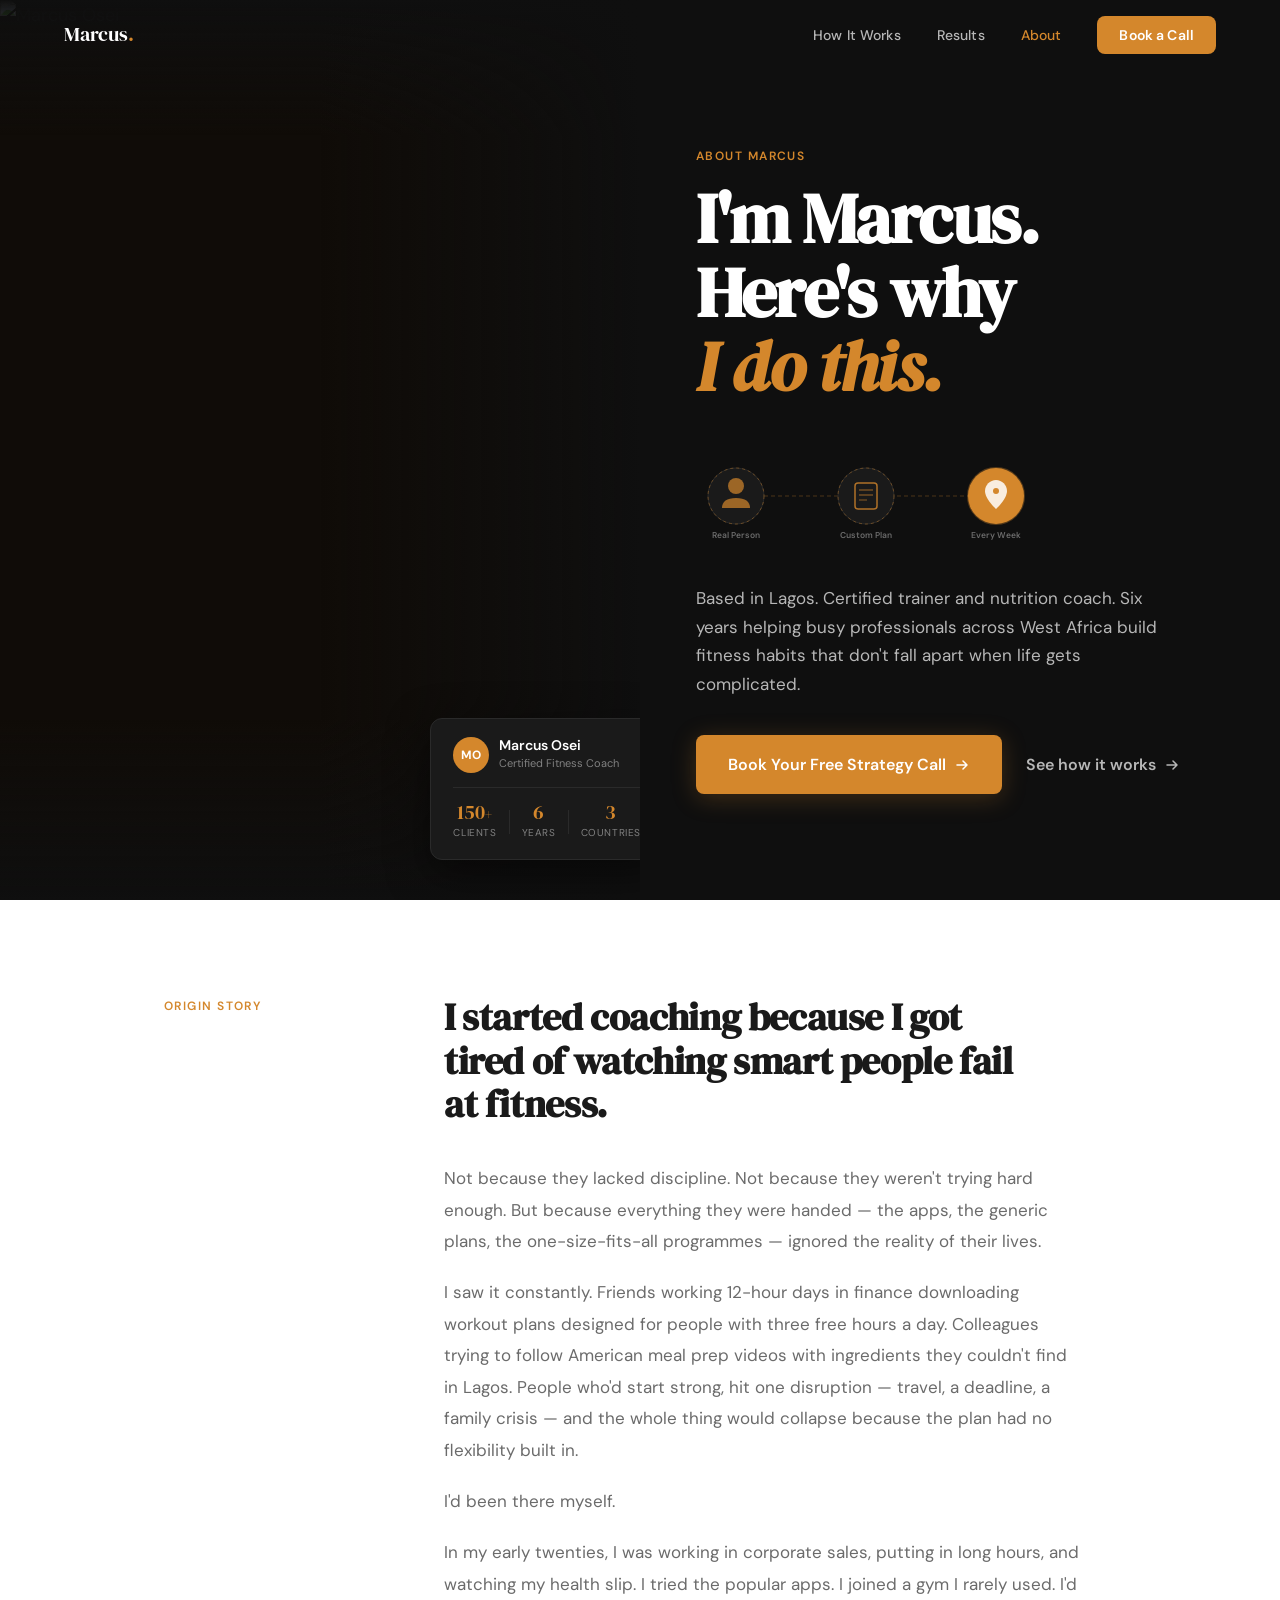
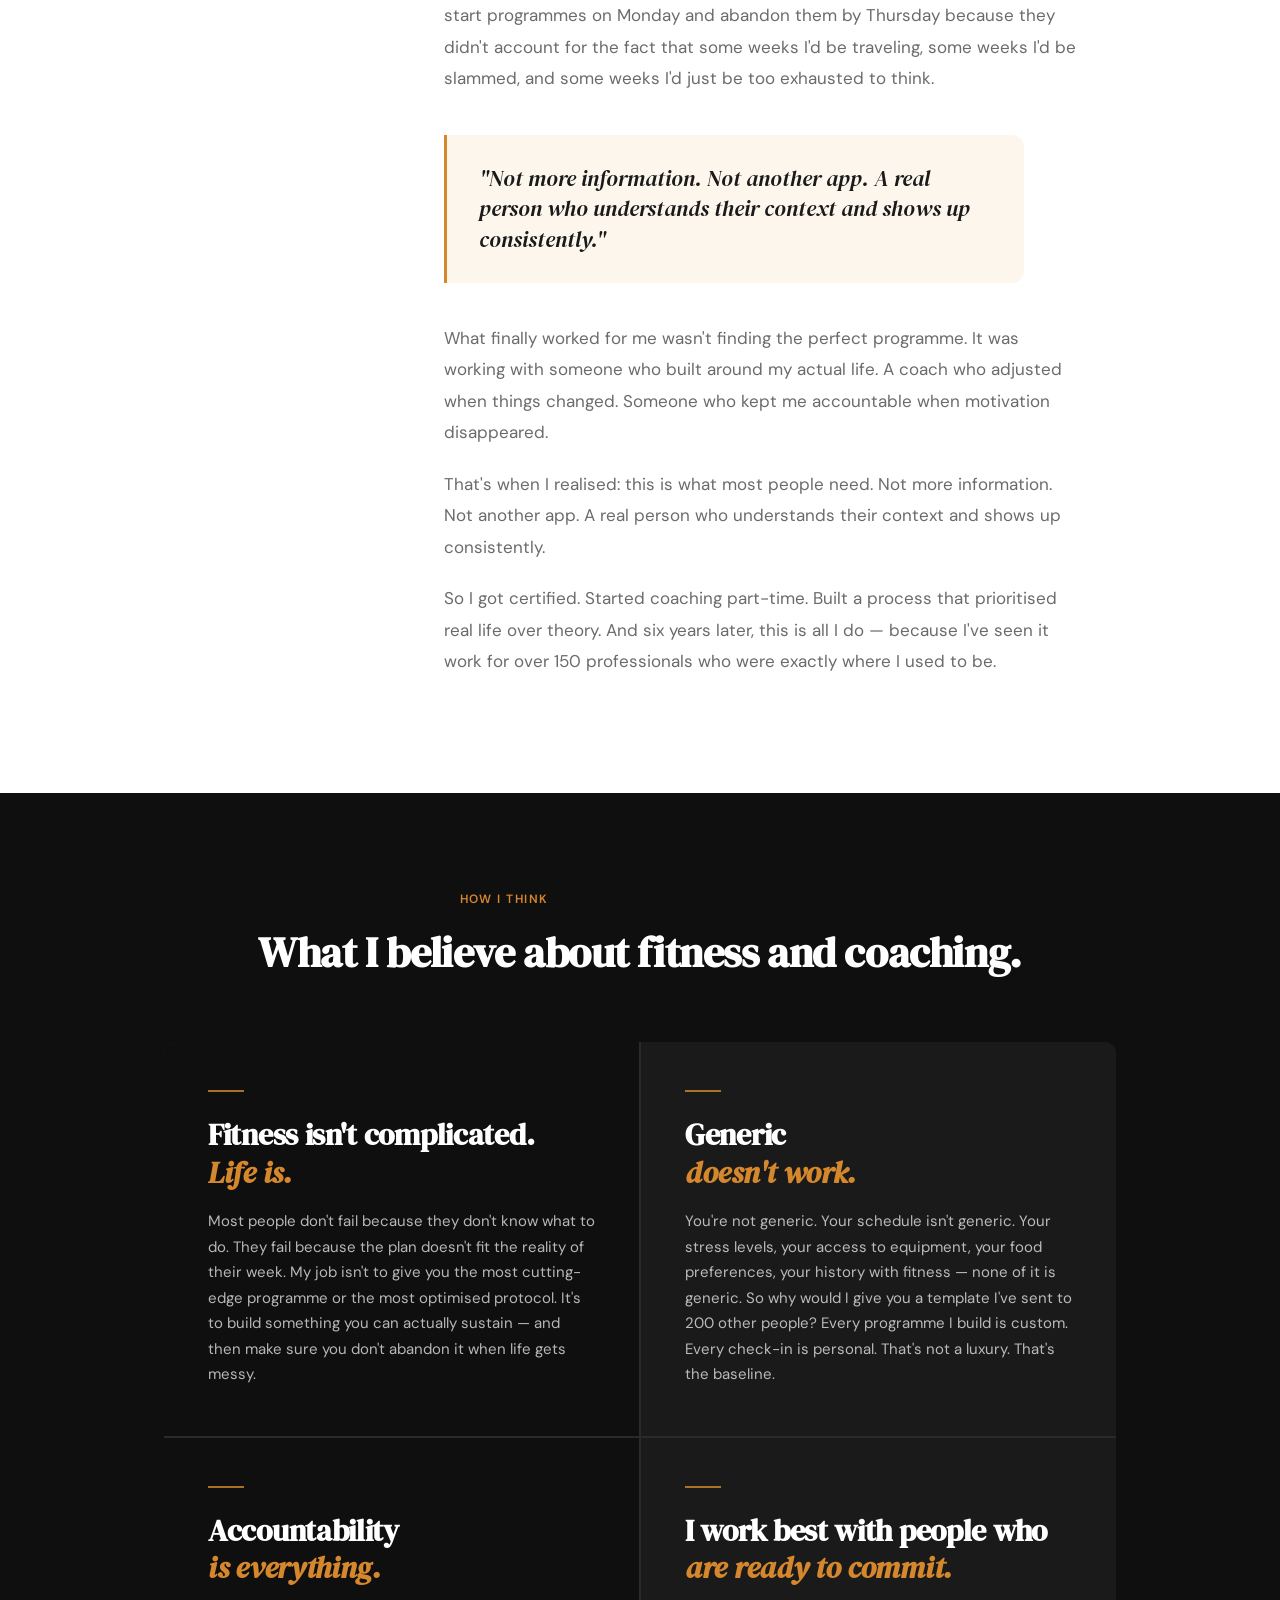
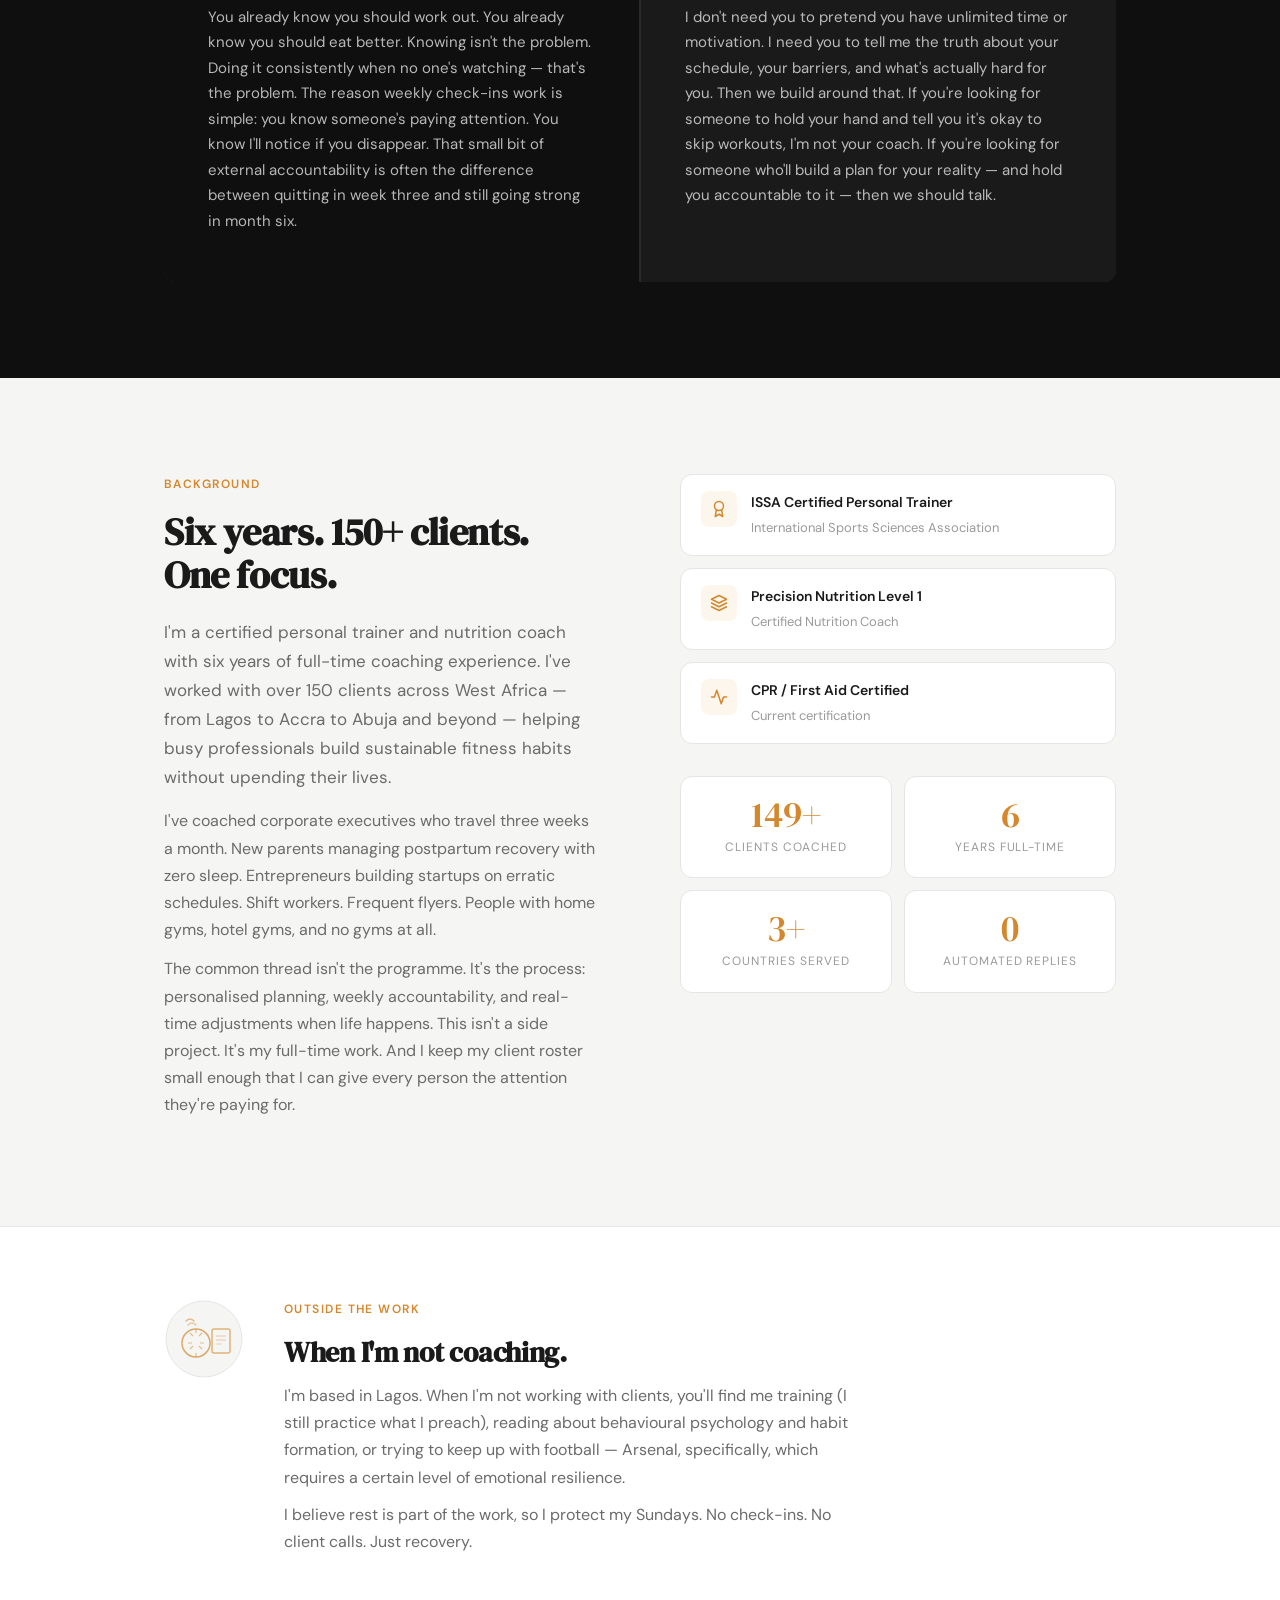
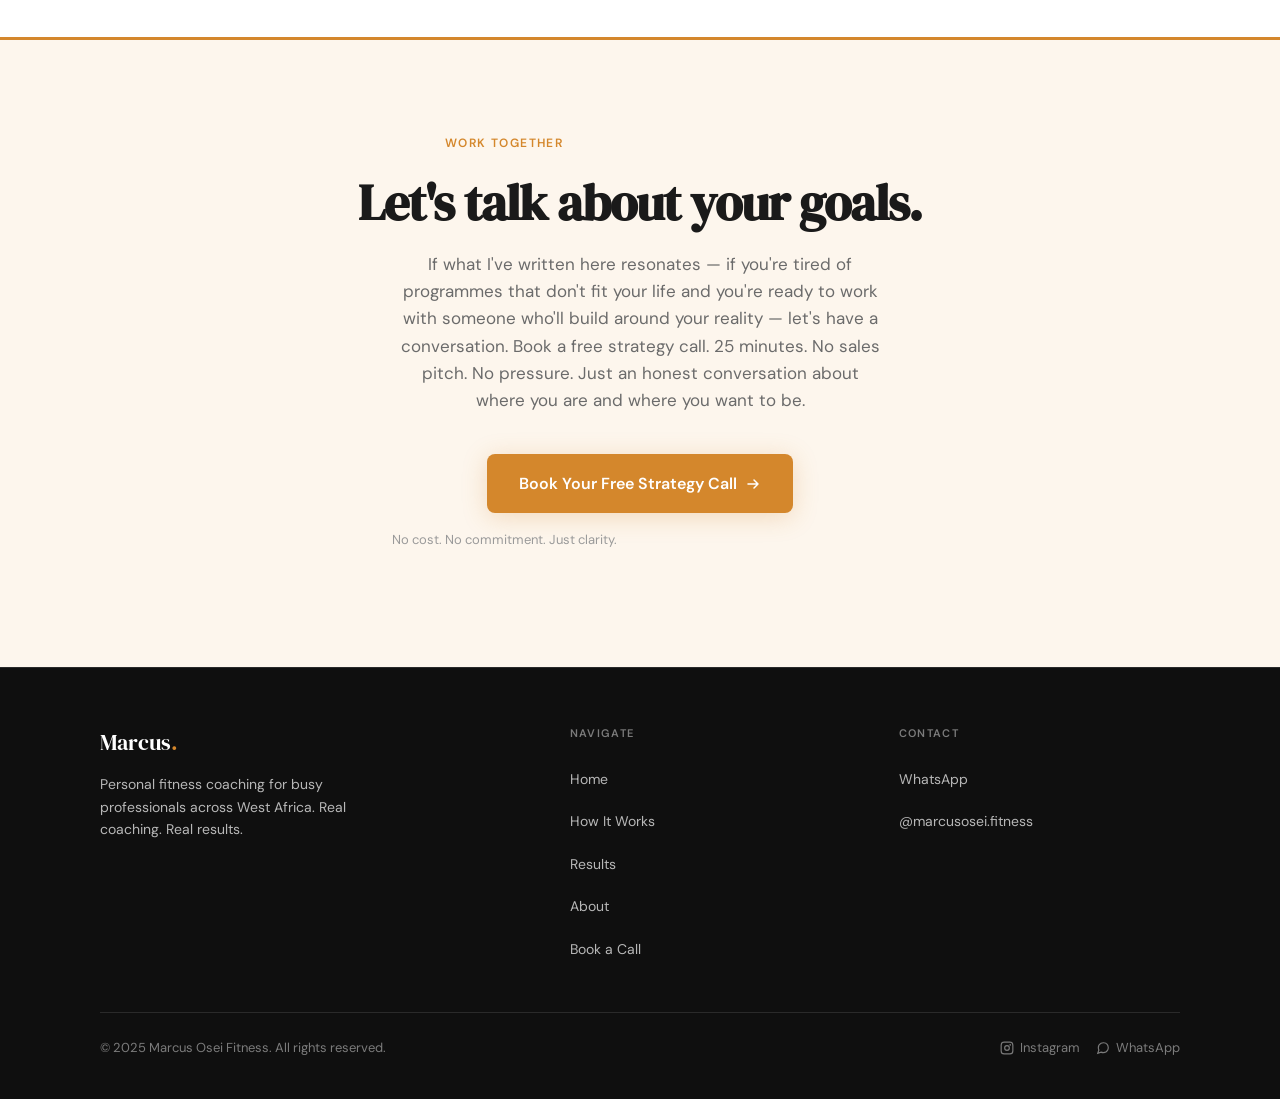
==== html/about.html @ dbe23803 "initial commit" ====
<!DOCTYPE html>
<html lang="en">
<head>
  <meta charset="UTF-8">
  <meta name="viewport" content="width=device-width, initial-scale=1.0">
  <meta name="description" content="About Marcus Osei — certified personal trainer and nutrition coach based in Lagos. Six years coaching busy professionals across West Africa to build fitness habits that actually fit their lives.">
  <title>About Marcus — Marcus Osei Fitness</title>
  <link rel="preconnect" href="https://fonts.googleapis.com">
  <link rel="preconnect" href="https://fonts.gstatic.com" crossorigin>
  <link href="https://fonts.googleapis.com/css2?family=DM+Sans:ital,opsz,wght@0,9..40,300;0,9..40,400;0,9..40,500;0,9..40,600;0,9..40,700;1,9..40,400&family=DM+Serif+Display:ital@0;1&display=swap" rel="stylesheet">
  <link rel="stylesheet" href="/css/style.css">
  <link rel="stylesheet" href="/css/about.css">
  <link rel="stylesheet" href="/css/home.css">
</head>
<body>

  <!-- NAV -->
  <nav id="navbar">
    <a href="index.html" class="nav-logo">Marcus<span>.</span></a>
    <ul class="nav-links">
      <li><a href="how_it_works.html">How It Works</a></li>
      <li><a href="results.html">Results</a></li>
      <li><a href="about.html" class="nav-active">About</a></li>
      <li><a href="booking.html" class="nav-cta">Book a Call</a></li>
    </ul>
    <button class="nav-hamburger" id="hamburger" aria-label="Open menu">
      <span></span><span></span><span></span>
    </button>
  </nav>

  <div class="mobile-menu" id="mobile-menu">
    <a href="how_it_works.html">How It Works</a>
    <a href="results.html">Results</a>
    <a href="about.html">About</a>
    <a href="book_a_call.html" class="mobile-cta">Book a Free Call</a>
  </div>

  <main>

    <!-- ══════════════════════════════════
         SECTION 1 — PAGE HEADER
    ══════════════════════════════════ -->
    <header id="about-header">
      <div class="about-header-inner">

        <!-- Left: Photo column -->
        <div class="about-photo-col reveal">
          <div class="about-photo-wrap">
            <div class="about-photo-placeholder" id="marcus-photo">
            <img src="/images/coach.jpg" alt="Marcus Osei">
             
            
            </div>

            <!-- Floating credential card -->
            <div class="about-cred-card reveal reveal-delay-2">
              <div class="cred-card-top">
                <div class="cred-avatar">MO</div>
                <div>
                  <div class="cred-name">Marcus Osei</div>
                  <div class="cred-title">Certified Fitness Coach</div>
                </div>
              </div>
              <div class="cred-stats">
                <div class="cred-stat">
                  <span class="cred-stat-num">150<span>+</span></span>
                  <span class="cred-stat-label">Clients</span>
                </div>
                <div class="cred-stat-sep"></div>
                <div class="cred-stat">
                  <span class="cred-stat-num">6</span>
                  <span class="cred-stat-label">Years</span>
                </div>
                <div class="cred-stat-sep"></div>
                <div class="cred-stat">
                  <span class="cred-stat-num">3</span>
                  <span class="cred-stat-label">Countries</span>
                </div>
              </div>
            </div>
          </div>
        </div>

        <!-- Right: Headline & intro -->
        <div class="about-header-text">
          <p class="section-eyebrow reveal">About Marcus</p>
          <h1 class="about-main-headline reveal reveal-delay-1">I'm Marcus.<br>Here's why<br><em>I do this.</em></h1>

          <!-- Animated SVG — 3 pillars of Marcus's approach -->
          <div class="about-header-pillars reveal reveal-delay-2" aria-hidden="true">
            <svg id="pillars-svg" viewBox="0 0 340 120" xmlns="http://www.w3.org/2000/svg">
              <defs>
                <marker id="aArrow" markerWidth="6" markerHeight="6" refX="5" refY="3" orient="auto">
                  <path d="M0,0 L0,6 L6,3 z" fill="#D4872C" opacity="0.5"/>
                </marker>
              </defs>

              <!-- Connecting line -->
              <line id="pillar-line" x1="40" y1="60" x2="40" y2="60"
                stroke="#D4872C" stroke-width="1" stroke-dasharray="4 3" opacity="0.3"/>

              <!-- Pillar 1: Person -->
              <g id="pillar-1" opacity="0">
                <circle cx="40" cy="60" r="28" fill="#1A1A1A" stroke="#2A2A2A" stroke-width="1"/>
                <circle cx="40" cy="60" r="28" fill="none" stroke="#D4872C" stroke-width="1" stroke-dasharray="3 3" opacity="0.4"/>
                <circle cx="40" cy="50" r="8" fill="#D4872C" opacity="0.7"/>
                <path d="M26 72 Q26 62 40 62 Q54 62 54 72" fill="#D4872C" opacity="0.7"/>
                <text x="40" y="102" text-anchor="middle" font-family="DM Sans,sans-serif" font-size="8.5" font-weight="600" fill="#6B6B6B">Real Person</text>
              </g>

              <!-- Pillar 2: Plan -->
              <g id="pillar-2" opacity="0">
                <circle cx="170" cy="60" r="28" fill="#1A1A1A" stroke="#2A2A2A" stroke-width="1"/>
                <circle cx="170" cy="60" r="28" fill="none" stroke="#D4872C" stroke-width="1" stroke-dasharray="3 3" opacity="0.4"/>
                <rect x="159" y="47" width="22" height="26" rx="3" fill="none" stroke="#D4872C" stroke-width="1.5" opacity="0.8"/>
                <line x1="163" y1="54" x2="177" y2="54" stroke="#D4872C" stroke-width="1.2" opacity="0.6"/>
                <line x1="163" y1="59" x2="177" y2="59" stroke="#D4872C" stroke-width="1.2" opacity="0.6"/>
                <line x1="163" y1="64" x2="171" y2="64" stroke="#D4872C" stroke-width="1.2" opacity="0.5"/>
                <text x="170" y="102" text-anchor="middle" font-family="DM Sans,sans-serif" font-size="8.5" font-weight="600" fill="#6B6B6B">Custom Plan</text>
              </g>

              <!-- Pillar 3: Weekly -->
              <g id="pillar-3" opacity="0">
                <circle cx="300" cy="60" r="28" fill="#D4872C"/>
                <circle cx="300" cy="60" r="28" fill="none" stroke="#D4872C" stroke-width="2" opacity="0.35"/>
                <path d="M289 55 C289 49 294 44 300 44 C306 44 311 49 311 55 C311 63 300 73 300 73 C300 73 289 63 289 55Z" fill="white" opacity="0.85"/>
                <circle cx="300" cy="55" r="3" fill="#D4872C"/>
                <text x="300" y="102" text-anchor="middle" font-family="DM Sans,sans-serif" font-size="8.5" font-weight="600" fill="#6B6B6B">Every Week</text>
              </g>
            </svg>
          </div>

          <p class="about-header-sub reveal reveal-delay-3">Based in Lagos. Certified trainer and nutrition coach. Six years helping busy professionals across West Africa build fitness habits that don't fall apart when life gets complicated.</p>
          <div class="about-header-actions reveal reveal-delay-4">
            <a href="booking.html" class="btn-primary">
              Book Your Free Strategy Call
              <svg width="16" height="16" viewBox="0 0 16 16" fill="none"><path d="M3 8h10M9 4l4 4-4 4" stroke="currentColor" stroke-width="1.5" stroke-linecap="round" stroke-linejoin="round"/></svg>
            </a>
            <a href="how_it_works.html" class="link-cta">
              See how it works
              <svg width="16" height="16" viewBox="0 0 16 16" fill="none"><path d="M3 8h10M9 4l4 4-4 4" stroke="currentColor" stroke-width="1.5" stroke-linecap="round" stroke-linejoin="round"/></svg>
            </a>
          </div>
        </div>
      </div>
    </header>


    <!-- ══════════════════════════════════
         SECTION 2 — ORIGIN STORY
    ══════════════════════════════════ -->
    <section id="origin">
      <div class="container">
        <div class="origin-inner">
          <div class="origin-label">
            <p class="section-eyebrow reveal">Origin story</p>
          </div>
          <div class="origin-content">
            <h2 class="origin-headline reveal reveal-delay-1">I started coaching because I got tired of watching smart people fail at fitness.</h2>

            <div class="origin-body">
              <p class="reveal reveal-delay-2">Not because they lacked discipline. Not because they weren't trying hard enough. But because everything they were handed — the apps, the generic plans, the one-size-fits-all programmes — ignored the reality of their lives.</p>

              <p class="reveal">I saw it constantly. Friends working 12-hour days in finance downloading workout plans designed for people with three free hours a day. Colleagues trying to follow American meal prep videos with ingredients they couldn't find in Lagos. People who'd start strong, hit one disruption — travel, a deadline, a family crisis — and the whole thing would collapse because the plan had no flexibility built in.</p>

              <p class="reveal">I'd been there myself.</p>

              <p class="reveal">In my early twenties, I was working in corporate sales, putting in long hours, and watching my health slip. I tried the popular apps. I joined a gym I rarely used. I'd start programmes on Monday and abandon them by Thursday because they didn't account for the fact that some weeks I'd be traveling, some weeks I'd be slammed, and some weeks I'd just be too exhausted to think.</p>

              <!-- Pull quote -->
              <blockquote class="origin-pullquote reveal">
                <p>"Not more information. Not another app. A real person who understands their context and shows up consistently."</p>
              </blockquote>

              <p class="reveal">What finally worked for me wasn't finding the perfect programme. It was working with someone who built around my actual life. A coach who adjusted when things changed. Someone who kept me accountable when motivation disappeared.</p>

              <p class="reveal">That's when I realised: this is what most people need. Not more information. Not another app. A real person who understands their context and shows up consistently.</p>

              <p class="reveal">So I got certified. Started coaching part-time. Built a process that prioritised real life over theory. And six years later, this is all I do — because I've seen it work for over 150 professionals who were exactly where I used to be.</p>
            </div>
          </div>
        </div>
      </div>
    </section>


    <!-- ══════════════════════════════════
         SECTION 3 — PHILOSOPHY
    ══════════════════════════════════ -->
    <section id="philosophy">
      <div class="container">
        <div class="section-header">
          <p class="section-eyebrow reveal">How I think</p>
          <h2 class="section-headline reveal reveal-delay-1">What I believe about fitness and coaching.</h2>
        </div>

        <div class="philosophy-grid">

          <div class="philosophy-block reveal reveal-delay-1">
            <div class="phil-rule"></div>
            <h3 class="phil-headline">Fitness isn't complicated.<br><em>Life is.</em></h3>
            <p class="phil-body">Most people don't fail because they don't know what to do. They fail because the plan doesn't fit the reality of their week. My job isn't to give you the most cutting-edge programme or the most optimised protocol. It's to build something you can actually sustain — and then make sure you don't abandon it when life gets messy.</p>
          </div>

          <div class="philosophy-block philosophy-block--alt reveal reveal-delay-2">
            <div class="phil-rule"></div>
            <h3 class="phil-headline">Generic<br><em>doesn't work.</em></h3>
            <p class="phil-body">You're not generic. Your schedule isn't generic. Your stress levels, your access to equipment, your food preferences, your history with fitness — none of it is generic. So why would I give you a template I've sent to 200 other people? Every programme I build is custom. Every check-in is personal. That's not a luxury. That's the baseline.</p>
          </div>

          <div class="philosophy-block reveal reveal-delay-1">
            <div class="phil-rule"></div>
            <h3 class="phil-headline">Accountability<br><em>is everything.</em></h3>
            <p class="phil-body">You already know you should work out. You already know you should eat better. Knowing isn't the problem. Doing it consistently when no one's watching — that's the problem. The reason weekly check-ins work is simple: you know someone's paying attention. You know I'll notice if you disappear. That small bit of external accountability is often the difference between quitting in week three and still going strong in month six.</p>
          </div>

          <div class="philosophy-block philosophy-block--alt reveal reveal-delay-2">
            <div class="phil-rule"></div>
            <h3 class="phil-headline">I work best with people who<br><em>are ready to commit.</em></h3>
            <p class="phil-body">I don't need you to pretend you have unlimited time or motivation. I need you to tell me the truth about your schedule, your barriers, and what's actually hard for you. Then we build around that. If you're looking for someone to hold your hand and tell you it's okay to skip workouts, I'm not your coach. If you're looking for someone who'll build a plan for your reality — and hold you accountable to it — then we should talk.</p>
          </div>

        </div>
      </div>
    </section>


    <!-- ══════════════════════════════════
         SECTION 4 — CREDENTIALS
    ══════════════════════════════════ -->
    <section id="credentials">
      <div class="container">
        <div class="credentials-inner">
          <div class="credentials-text">
            <p class="section-eyebrow reveal">Background</p>
            <h2 class="credentials-headline reveal reveal-delay-1">Six years. 150+ clients. One focus.</h2>
            <p class="credentials-lead reveal reveal-delay-2">I'm a certified personal trainer and nutrition coach with six years of full-time coaching experience. I've worked with over 150 clients across West Africa — from Lagos to Accra to Abuja and beyond — helping busy professionals build sustainable fitness habits without upending their lives.</p>
            <p class="credentials-body reveal reveal-delay-3">I've coached corporate executives who travel three weeks a month. New parents managing postpartum recovery with zero sleep. Entrepreneurs building startups on erratic schedules. Shift workers. Frequent flyers. People with home gyms, hotel gyms, and no gyms at all.</p>
            <p class="credentials-body reveal reveal-delay-3">The common thread isn't the programme. It's the process: personalised planning, weekly accountability, and real-time adjustments when life happens. This isn't a side project. It's my full-time work. And I keep my client roster small enough that I can give every person the attention they're paying for.</p>
          </div>

          <div class="credentials-sidebar">
            <!-- Certification badges -->
            <div class="cert-list reveal reveal-delay-1">
              <div class="cert-item">
                <div class="cert-icon">
                  <svg width="18" height="18" viewBox="0 0 24 24" fill="none" stroke="currentColor" stroke-width="2" stroke-linecap="round" stroke-linejoin="round"><circle cx="12" cy="8" r="6"/><path d="M15.477 12.89L17 22l-5-3-5 3 1.523-9.11"/></svg>
                </div>
                <div>
                  <div class="cert-name">ISSA Certified Personal Trainer</div>
                  <div class="cert-body">International Sports Sciences Association</div>
                </div>
              </div>
              <div class="cert-item">
                <div class="cert-icon">
                  <svg width="18" height="18" viewBox="0 0 24 24" fill="none" stroke="currentColor" stroke-width="2" stroke-linecap="round" stroke-linejoin="round"><path d="M12 2L2 7l10 5 10-5-10-5z"/><path d="M2 17l10 5 10-5"/><path d="M2 12l10 5 10-5"/></svg>
                </div>
                <div>
                  <div class="cert-name">Precision Nutrition Level 1</div>
                  <div class="cert-body">Certified Nutrition Coach</div>
                </div>
              </div>
              <div class="cert-item">
                <div class="cert-icon">
                  <svg width="18" height="18" viewBox="0 0 24 24" fill="none" stroke="currentColor" stroke-width="2" stroke-linecap="round" stroke-linejoin="round"><path d="M22 12h-4l-3 9L9 3l-3 9H2"/></svg>
                </div>
                <div>
                  <div class="cert-name">CPR / First Aid Certified</div>
                  <div class="cert-body">Current certification</div>
                </div>
              </div>
            </div>

            <!-- Experience grid -->
            <div class="exp-grid reveal reveal-delay-2">
              <div class="exp-item">
                <div class="exp-num">150<span>+</span></div>
                <div class="exp-label">Clients coached</div>
              </div>
              <div class="exp-item">
                <div class="exp-num">6</div>
                <div class="exp-label">Years full-time</div>
              </div>
              <div class="exp-item">
                <div class="exp-num">3<span>+</span></div>
                <div class="exp-label">Countries served</div>
              </div>
              <div class="exp-item">
                <div class="exp-num">0</div>
                <div class="exp-label">Automated replies</div>
              </div>
            </div>
          </div>
        </div>
      </div>
    </section>


    <!-- ══════════════════════════════════
         SECTION 5 — OUTSIDE THE WORK
    ══════════════════════════════════ -->
    <section id="outside">
      <div class="container">
        <div class="outside-inner">
          <div class="outside-icon reveal" aria-hidden="true">
            <svg viewBox="0 0 80 80" xmlns="http://www.w3.org/2000/svg">
              <circle cx="40" cy="40" r="38" fill="#F5F5F3" stroke="#E5E5E5" stroke-width="1"/>
              <!-- Football -->
              <circle cx="32" cy="44" r="14" fill="none" stroke="#D4872C" stroke-width="1.5" opacity="0.7"/>
              <path d="M32 30 L32 34 M26 34 L29 37 M38 34 L35 37 M24 44 L28 44 M36 44 L40 44 M26 50 L29 47 M38 50 L35 47 M32 54 L32 58" stroke="#D4872C" stroke-width="1.2" opacity="0.5"/>
              <!-- Book -->
              <rect x="48" y="30" width="18" height="24" rx="2" fill="none" stroke="#D4872C" stroke-width="1.5" opacity="0.6"/>
              <line x1="52" y1="37" x2="62" y2="37" stroke="#D4872C" stroke-width="1" opacity="0.4"/>
              <line x1="52" y1="41" x2="62" y2="41" stroke="#D4872C" stroke-width="1" opacity="0.4"/>
              <line x1="52" y1="45" x2="58" y2="45" stroke="#D4872C" stroke-width="1" opacity="0.3"/>
              <!-- Rest symbol -->
              <path d="M22 22 Q26 18 30 22" stroke="#D4872C" stroke-width="1.5" fill="none" opacity="0.5" stroke-linecap="round"/>
              <path d="M24 26 Q28 22 32 26" stroke="#D4872C" stroke-width="1.5" fill="none" opacity="0.4" stroke-linecap="round"/>
            </svg>
          </div>
          <div class="outside-text">
            <p class="section-eyebrow reveal">Outside the work</p>
            <h2 class="outside-headline reveal reveal-delay-1">When I'm not coaching.</h2>
            <p class="outside-body reveal reveal-delay-2">I'm based in Lagos. When I'm not working with clients, you'll find me training (I still practice what I preach), reading about behavioural psychology and habit formation, or trying to keep up with football — Arsenal, specifically, which requires a certain level of emotional resilience.</p>
            <p class="outside-body reveal reveal-delay-3">I believe rest is part of the work, so I protect my Sundays. No check-ins. No client calls. Just recovery.</p>
          </div>
        </div>
      </div>
    </section>


    <!-- ══════════════════════════════════
         SECTION 6 — CTA
    ══════════════════════════════════ -->
    <section id="about-cta">
      <div class="container">
        <p class="cta-eyebrow reveal">Work together</p>
        <h2 class="cta-headline reveal reveal-delay-1">Let's talk about your goals.</h2>
        <p class="cta-body reveal reveal-delay-2">If what I've written here resonates — if you're tired of programmes that don't fit your life and you're ready to work with someone who'll build around your reality — let's have a conversation. Book a free strategy call. 25 minutes. No sales pitch. No pressure. Just an honest conversation about where you are and where you want to be.</p>
        <div class="reveal reveal-delay-3">
          <a href="booking.html" class="btn-primary" style="display:inline-flex;">
            Book Your Free Strategy Call
            <svg width="16" height="16" viewBox="0 0 16 16" fill="none"><path d="M3 8h10M9 4l4 4-4 4" stroke="currentColor" stroke-width="1.5" stroke-linecap="round" stroke-linejoin="round"/></svg>
          </a>
        </div>
        <p class="cta-reassurance reveal reveal-delay-4">No cost. No commitment. Just clarity.</p>
      </div>
    </section>

  </main>

  <!-- FOOTER -->
  <footer>
    <div class="footer-inner">
      <div>
        <div class="footer-brand">Marcus<span>.</span></div>
        <p class="footer-tagline">Personal fitness coaching for busy professionals across West Africa. Real coaching. Real results.</p>
      </div>
      <div>
        <p class="footer-col-label">Navigate</p>
        <ul class="footer-links">
          <li><a href="index.html">Home</a></li>
          <li><a href="how_it_works.html">How It Works</a></li>
          <li><a href="results.html">Results</a></li>
          <li><a href="about.html">About</a></li>
          <li><a href="booking.html">Book a Call</a></li>
        </ul>
      </div>
      <div>
        <p class="footer-col-label">Contact</p>
        <ul class="footer-links">
          <li><a href="https://wa.me/[number]">WhatsApp</a></li>
          <li><a href="https://instagram.com/marcusosei.fitness">@marcusosei.fitness</a></li>
        </ul>
      </div>
    </div>
    <div class="footer-bottom">
      <span class="footer-legal">© 2025 Marcus Osei Fitness. All rights reserved.</span>
      <div class="footer-social">
        <a href="https://instagram.com/marcusosei.fitness">
          <svg width="14" height="14" viewBox="0 0 24 24" fill="none" stroke="currentColor" stroke-width="2"><rect x="2" y="2" width="20" height="20" rx="5"/><circle cx="12" cy="12" r="4"/><circle cx="17.5" cy="6.5" r="0.5" fill="currentColor"/></svg>
          Instagram
        </a>
        <a href="https://wa.me/[number]">
          <svg width="14" height="14" viewBox="0 0 24 24" fill="none" stroke="currentColor" stroke-width="2"><path d="M21 11.5a8.38 8.38 0 0 1-.9 3.8 8.5 8.5 0 0 1-7.6 4.7 8.38 8.38 0 0 1-3.8-.9L3 21l1.9-5.7a8.38 8.38 0 0 1-.9-3.8 8.5 8.5 0 0 1 4.7-7.6 8.38 8.38 0 0 1 3.8-.9h.5a8.48 8.48 0 0 1 8 8v.5z"/></svg>
          WhatsApp
        </a>
      </div>
    </div>
  </footer>

  <script src="/js/about.js"></script>
</body>
</html>
---- css/style.css ----
/* ================================================
   styles.css — Global Design System
   FitVault · Marcus Osei Fitness
   
   Contains: CSS variables, reset, base typography,
   shared utilities, nav, mobile menu, animations,
   shared buttons, footer.
   
   Import order in every HTML page:
   1. styles.css  (this file)
   2. [page].css  (e.g. home.css, about.css)
   ================================================ */

/* ── RESET ── */
*,
*::before,
*::after {
  box-sizing: border-box;
  margin: 0;
  padding: 0;
}

/* ════════════════════════════════
   DESIGN TOKENS
════════════════════════════════ */
:root {
  /* ── Colors: Base ── */
  --color-primary-dark: #1a1a1a;
  --color-primary-light: #ffffff;
  --color-off-white: #fafafa;

  /* ── Colors: Surface ── */
  --color-secondary-gray: #f5f5f3;
  --color-border-light: #e5e5e5;
  --color-border-subtle: rgba(0, 0, 0, 0.06);

  /* ── Colors: Text ── */
  --color-text-primary: #1a1a1a;
  --color-text-secondary: #6b6b6b;
  --color-text-tertiary: #9a9a9a;
  --color-text-inverse: #ffffff;
  --color-text-inverse-muted: rgba(255, 255, 255, 0.7);
  --color-text-inverse-subtle: rgba(255, 255, 255, 0.45);

  /* ── Colors: Accent ── */
  --color-accent: #d4872c;
  --color-accent-hover: #b8721f;
  --color-accent-light: #fdf6ed;
  --color-accent-shadow: rgba(212, 135, 44, 0.25);
  --color-accent-ring: rgba(212, 135, 44, 0.15);

  /* ── Colors: Dark sections ── */
  --color-dark-bg: #0f0f0f;
  --color-dark-surface: #1a1a1a;
  --color-dark-border: #2a2a2a;
  --color-dark-border-hover: #3a3a3a;

  /* ── Colors: Semantic ── */
  --color-success: #2d854a;
  --color-error: #c94444;
  --color-error-ring: rgba(201, 68, 68, 0.15);

  /* ── Typography: Fonts ── */
  --font-display: "DM Serif Display", Georgia, serif;
  --font-body:
    "DM Sans", -apple-system, BlinkMacSystemFont, "Segoe UI", sans-serif;

  /* ── Typography: Scale ── */
  --text-display: 72px;
  --text-h1: 56px;
  --text-h2: 44px;
  --text-h3: 32px;
  --text-h4: 24px;
  --text-h5: 20px;
  --text-body-lg: 20px;
  --text-body: 18px;
  --text-body-sm: 16px;
  --text-caption: 14px;
  --text-label: 13px;
  --text-overline: 12px;

  /* ── Typography: Mobile scale ── */
  --text-display-mobile: 44px;
  --text-h1-mobile: 36px;
  --text-h2-mobile: 32px;
  --text-h3-mobile: 26px;
  --text-h4-mobile: 20px;
  --text-h5-mobile: 18px;
  --text-body-lg-mobile: 18px;
  --text-body-mobile: 16px;
  --text-body-sm-mobile: 14px;

  /* ── Typography: Weight ── */
  --font-regular: 400;
  --font-medium: 500;
  --font-semibold: 600;
  --font-bold: 700;

  /* ── Typography: Line height ── */
  --leading-tight: 1.1;
  --leading-snug: 1.15;
  --leading-normal: 1.25;
  --leading-relaxed: 1.4;
  --leading-loose: 1.6;
  --leading-body: 1.7;

  /* ── Typography: Letter spacing ── */
  --tracking-tight: -0.02em;
  --tracking-snug: -0.01em;
  --tracking-normal: 0;
  --tracking-wide: 0.01em;
  --tracking-wider: 0.08em;
  --tracking-widest: 0.12em;

  /* ── Typography: Max widths ── */
  --max-width-prose: 680px;
  --max-width-narrow: 560px;

  /* ── Spacing ── */
  --space-xs: 4px;
  --space-sm: 8px;
  --space-md: 16px;
  --space-lg: 24px;
  --space-xl: 32px;
  --space-2xl: 48px;
  --space-3xl: 64px;
  --space-4xl: 96px;
  --space-5xl: 128px;
  --space-6xl: 160px;

  /* ── Spacing: Section & hero ── */
  --section-padding: 96px;
  --section-padding-mobile: 64px;
  --hero-padding: 128px;
  --hero-padding-mobile: 80px;

  /* ── Layout: Container widths ── */
  --container-full: 100%;
  --container-wide: 1280px;
  --container-standard: 1080px;
  --container-narrow: 720px;
  --container-tight: 560px;

  /* ── Layout: Page margins ── */
  --page-margin: 64px;
  --page-margin-tablet: 48px;
  --page-margin-mobile: 24px;

  /* ── Layout: Grid ── */
  --grid-gap: 24px;
  --grid-gap-tablet: 20px;
  --grid-gap-mobile: 16px;

  /* ── Borders & Radius ── */
  --radius-sm: 6px;
  --radius-md: 8px;
  --radius-lg: 12px;
  --radius-xl: 16px;
  --radius-full: 9999px;

  --border-width: 1px;
  --border-width-thick: 2px;
  --border-width-accent: 4px;

  /* ── Shadows ── */
  --shadow-sm: 0 2px 8px rgba(0, 0, 0, 0.04);
  --shadow-md: 0 4px 24px rgba(0, 0, 0, 0.06);
  --shadow-lg: 0 8px 32px rgba(0, 0, 0, 0.1);
  --shadow-button: 0 4px 12px var(--color-accent-shadow);

  /* ── Transitions ── */
  --transition-fast: 0.15s ease;
  --transition-base: 0.2s ease;
  --transition-medium: 0.25s ease;
  --transition-slow: 0.3s ease;
  --transition-entrance: 0.6s cubic-bezier(0.25, 0.1, 0.25, 1);

  /* ── Z-index scale ── */
  --z-base: 0;
  --z-above: 10;
  --z-dropdown: 100;
  --z-sticky: 200;
  --z-overlay: 300;
  --z-modal: 400;
  --z-toast: 500;

  /* ── Component tokens: Buttons ── */
  --button-padding-y: 16px;
  --button-padding-x: 32px;
  --button-padding-y-sm: 12px;
  --button-padding-x-sm: 20px;
  --button-padding-y-lg: 20px;
  --button-padding-x-lg: 40px;
  --button-radius: var(--radius-md);
  --button-font-size: var(--text-body-sm);
  --button-font-weight: var(--font-semibold);

  /* ── Component tokens: Cards ── */
  --card-padding: 32px;
  --card-padding-mobile: 24px;
  --card-radius: var(--radius-lg);

  /* ── Component tokens: Forms ── */
  --input-padding-y: 16px;
  --input-padding-x: 20px;
  --input-radius: var(--radius-md);
  --input-border: var(--border-width) solid var(--color-border-light);
  --input-border-focus: var(--border-width) solid var(--color-accent);
  --input-ring-focus: 0 0 0 3px var(--color-accent-ring);
}

/* ── RESPONSIVE TOKEN OVERRIDES ── */
@media (max-width: 1024px) {
  :root {
    --section-padding: 80px;
    --hero-padding: 100px;
    --page-margin: var(--page-margin-tablet);
    --grid-gap: var(--grid-gap-tablet);
  }
}

@media (max-width: 768px) {
  :root {
    --text-display: var(--text-display-mobile);
    --text-h1: var(--text-h1-mobile);
    --text-h2: var(--text-h2-mobile);
    --text-h3: var(--text-h3-mobile);
    --text-h4: var(--text-h4-mobile);
    --text-h5: var(--text-h5-mobile);
    --text-body-lg: var(--text-body-lg-mobile);
    --text-body: var(--text-body-mobile);
    --text-body-sm: var(--text-body-sm-mobile);

    --section-padding: var(--section-padding-mobile);
    --hero-padding: var(--hero-padding-mobile);
    --page-margin: var(--page-margin-mobile);
    --grid-gap: var(--grid-gap-mobile);

    --card-padding: var(--card-padding-mobile);
    --button-padding-y: 14px;
    --button-padding-x: 24px;
  }
}

/* ════════════════════════════════
   BASE STYLES
════════════════════════════════ */
html {
  scroll-behavior: smooth;
  font-size: var(--text-body);
}

body {
  font-family: var(--font-body);
  font-size: var(--text-body);
  line-height: var(--leading-body);
  color: var(--color-text-primary);
  background: var(--color-primary-light);
  -webkit-font-smoothing: antialiased;
  -moz-osx-font-smoothing: grayscale;
  overflow-x: hidden;
}

/* ── Headings ── */
h1,
.h1 {
  font-family: var(--font-display);
  font-size: var(--text-h1);
  font-weight: var(--font-bold);
  line-height: var(--leading-snug);
  letter-spacing: var(--tracking-tight);
}
h2,
.h2 {
  font-family: var(--font-display);
  font-size: var(--text-h2);
  font-weight: var(--font-bold);
  line-height: var(--leading-normal);
  letter-spacing: var(--tracking-snug);
}
h3,
.h3 {
  font-family: var(--font-display);
  font-size: var(--text-h3);
  font-weight: var(--font-semibold);
  line-height: var(--leading-normal);
  letter-spacing: var(--tracking-snug);
}
h4,
.h4 {
  font-size: var(--text-h4);
  font-weight: var(--font-semibold);
  line-height: var(--leading-relaxed);
}
h5,
.h5 {
  font-size: var(--text-h5);
  font-weight: var(--font-semibold);
  line-height: var(--leading-relaxed);
}

/* ── Body text ── */
p {
  margin-bottom: 1.5em;
  max-width: var(--max-width-prose);
}

a {
  color: inherit;
  text-decoration: none;
}

img,
svg {
  display: block;
  max-width: 100%;
}

/* ── Type utility classes ── */
.text-large {
  font-size: var(--text-body-lg);
  line-height: var(--leading-loose);
}
.text-small {
  font-size: var(--text-body-sm);
  line-height: var(--leading-loose);
}
.text-caption {
  font-size: var(--text-caption);
  font-weight: var(--font-medium);
  line-height: var(--leading-relaxed);
  color: var(--color-text-secondary);
}
.text-label {
  font-size: var(--text-label);
  font-weight: var(--font-semibold);
  line-height: var(--leading-relaxed);
  letter-spacing: var(--tracking-wider);
  text-transform: uppercase;
  color: var(--color-text-secondary);
}
.text-overline {
  font-size: var(--text-overline);
  font-weight: var(--font-semibold);
  line-height: var(--leading-normal);
  letter-spacing: var(--tracking-widest);
  text-transform: uppercase;
  color: var(--color-text-tertiary);
}

/* ════════════════════════════════
   LAYOUT UTILITIES
════════════════════════════════ */
.container {
  width: 100%;
  max-width: var(--container-standard);
  margin-left: auto;
  margin-right: auto;
  padding-left: var(--page-margin);
  padding-right: var(--page-margin);
}
.container-wide {
  max-width: var(--container-wide);
}
.container-narrow {
  max-width: var(--container-narrow);
}
.container-tight {
  max-width: var(--container-tight);
}

.section {
  padding-top: var(--section-padding);
  padding-bottom: var(--section-padding);
}
.section-dark {
  background-color: var(--color-dark-bg);
  color: var(--color-text-inverse);
}
.section-gray {
  background-color: var(--color-off-white);
}
.section-accent {
  background-color: var(--color-accent-light);
}

/* ════════════════════════════════
   SCROLL REVEAL ANIMATIONS
════════════════════════════════ */
.reveal {
  opacity: 0;
  transform: translateY(28px);
  transition:
    opacity 0.7s cubic-bezier(0.25, 0.1, 0.25, 1),
    transform 0.7s cubic-bezier(0.25, 0.1, 0.25, 1);
}
.reveal.visible {
  opacity: 1;
  transform: none;
}
.reveal-delay-1 {
  transition-delay: 0.1s;
}
.reveal-delay-2 {
  transition-delay: 0.2s;
}
.reveal-delay-3 {
  transition-delay: 0.3s;
}
.reveal-delay-4 {
  transition-delay: 0.4s;
}

/* ════════════════════════════════
   SHARED SECTION HEADER
   Used on How It Works, Results, etc.
════════════════════════════════ */
.section-header {
  text-align: center;
  margin-bottom: 64px;
}

.section-eyebrow {
  font-size: var(--text-overline);
  font-weight: var(--font-semibold);
  letter-spacing: var(--tracking-widest);
  text-transform: uppercase;
  color: var(--color-accent);
  margin-bottom: 16px;
}
.middle-margin{
  margin: 0 auto  auto;
}
.section-eyebrow-middle {
  font-size: var(--text-overline);
  font-weight: var(--font-semibold);
  letter-spacing: var(--tracking-widest);
  text-transform: uppercase;
  color: var(--color-accent);
  margin: 0 auto 16px auto;
  text-align: center;
}

.section-headline {
  font-family: var(--font-display);
  font-size: clamp(28px, 3.5vw, 42px);
  line-height: var(--leading-normal);
  letter-spacing: var(--tracking-snug);
  color: var(--color-text-primary);
  margin-bottom: 16px;
}

.section-sub {
  font-size: 17px;
  color: var(--color-text-secondary);
  max-width: 520px;
  margin: 0 auto;
  line-height: var(--leading-loose);
}

/* ════════════════════════════════
   SHARED BUTTONS
════════════════════════════════ */
.btn-primary {
  display: inline-flex;
  align-items: center;
  gap: 8px;
  background: var(--color-accent);
  color: #fff;
  font-family: var(--font-body);
  font-size: var(--text-body-sm);
  font-weight: var(--font-semibold);
  padding: var(--button-padding-y) var(--button-padding-x);
  border-radius: var(--button-radius);
  text-decoration: none;
  border: none;
  cursor: pointer;
  box-shadow: 0 4px 24px var(--color-accent-shadow);
  transition:
    background var(--transition-base),
    transform var(--transition-base),
    box-shadow var(--transition-base);
  white-space: nowrap;
}
.btn-primary:hover {
  background: var(--color-accent-hover);
  transform: translateY(-1px);
  box-shadow: 0 8px 32px var(--color-accent-shadow);
}
.btn-primary svg {
  flex-shrink: 0;
}

.btn-ghost {
  display: inline-flex;
  align-items: center;
  gap: 8px;
  background: transparent;
  color: var(--color-text-inverse-muted);
  font-family: var(--font-body);
  font-size: var(--text-body-sm);
  font-weight: var(--font-medium);
  padding: var(--button-padding-y) 0;
  text-decoration: none;
  border: none;
  cursor: pointer;
  transition: color var(--transition-base);
}
.btn-ghost:hover {
  color: var(--color-text-inverse);
}
.btn-ghost svg {
  transition: transform var(--transition-base);
}
.btn-ghost:hover svg {
  transform: translateX(4px);
}

.btn-outline {
  display: inline-flex;
  align-items: center;
  gap: 8px;
  background: transparent;
  color: var(--color-accent);
  font-family: var(--font-body);
  font-size: var(--text-body-sm);
  font-weight: var(--font-semibold);
  padding: var(--button-padding-y) var(--button-padding-x);
  border-radius: var(--button-radius);
  border: 1px solid var(--color-accent);
  text-decoration: none;
  cursor: pointer;
  transition:
    background var(--transition-base),
    color var(--transition-base);
}
.btn-outline:hover {
  background: var(--color-accent);
  color: #fff;
}

.link-cta {
  display: inline-flex;
  align-items: center;
  gap: 8px;
  font-size: var(--text-body-sm);
  font-weight: var(--font-semibold);
  color: var(--color-accent);
  text-decoration: none;
  transition: gap var(--transition-base);
}
.link-cta:hover {
  gap: 12px;
}

/* ════════════════════════════════
   NAVIGATION
════════════════════════════════ */
nav {
  position: fixed;
  top: 0;
  left: 0;
  right: 0;
  z-index: var(--z-sticky);
  padding: 0 var(--page-margin);
  height: 68px;
  display: flex;
  align-items: center;
  justify-content: space-between;
  transition:
    background 0.3s ease,
    border-bottom 0.3s ease,
    backdrop-filter 0.3s ease;
}
nav.scrolled {
  background: rgba(15, 15, 15, 0.92);
  backdrop-filter: blur(12px);
  border-bottom: 1px solid var(--color-dark-border);
}

.nav-logo {
  font-family: var(--font-display);
  font-size: 20px;
  color: var(--color-text-inverse);
  text-decoration: none;
  letter-spacing: -0.01em;
}
.nav-logo span {
  color: var(--color-accent);
}

.nav-links {
  display: flex;
  align-items: center;
  gap: 36px;
  list-style: none;
}
.nav-links a {
  font-size: 14px;
  font-weight: var(--font-medium);
  color: var(--color-text-inverse-muted);
  text-decoration: none;
  letter-spacing: 0.01em;
  transition: color var(--transition-base);
}
.nav-links a:hover {
  color: var(--color-text-inverse);
}

.nav-cta {
  background: var(--color-accent) !important;
  color: var(--color-text-inverse) !important;
  padding: 10px 22px !important;
  border-radius: var(--radius-md) !important;
  font-weight: var(--font-semibold) !important;
  font-size: 14px !important;
  transition: background var(--transition-base) !important;
}
.nav-cta:hover {
  background: var(--color-accent-hover) !important;
}

/* ── Hamburger ── */
.nav-hamburger {
  display: none;
  flex-direction: column;
  gap: 5px;
  cursor: pointer;
  background: none;
  border: none;
  padding: 4px;
}
.nav-hamburger span {
  display: block;
  width: 24px;
  height: 2px;
  background: var(--color-text-inverse);
  border-radius: 2px;
  transition: all 0.3s ease;
}

/* ── Mobile menu ── */
.mobile-menu {
  display: none;
  position: fixed;
  top: 68px;
  left: 0;
  right: 0;
  background: rgba(15, 15, 15, 0.97);
  backdrop-filter: blur(12px);
  border-bottom: 1px solid var(--color-dark-border);
  padding: 24px var(--page-margin) 32px;
  z-index: calc(var(--z-sticky) - 1);
  flex-direction: column;
  gap: 20px;
}
.mobile-menu.open {
  display: flex;
}
.mobile-menu a {
  font-size: 16px;
  font-weight: var(--font-medium);
  color: var(--color-text-inverse-muted);
  text-decoration: none;
  padding: 8px 0;
  border-bottom: 1px solid var(--color-dark-border);
}
.mobile-menu a:last-child {
  border: none;
}
.mobile-menu .mobile-cta {
  background: var(--color-accent);
  color: #fff !important;
  padding: 14px 24px !important;
  border-radius: var(--radius-md);
  text-align: center;
  font-weight: var(--font-semibold) !important;
  margin-top: 8px;
  border: none !important;
}

@media (max-width: 768px) {
  .nav-links {
    display: none;
  }
  .nav-hamburger {
    display: flex;
  }
}

/* ════════════════════════════════
   FOOTER
════════════════════════════════ */
footer {
  background: var(--color-dark-bg);
  padding: 56px var(--page-margin) 40px;
  border-top: 1px solid var(--color-dark-border);
}

.footer-inner {
  max-width: var(--container-standard);
  margin: 0 auto 48px;
  display: grid;
  grid-template-columns: 1.5fr 1fr 1fr;
  gap: 48px;
}

.footer-brand {
  font-family: var(--font-display);
  font-size: 22px;
  color: var(--color-text-inverse);
  margin-bottom: 12px;
}
.footer-brand span {
  color: var(--color-accent);
}

.footer-tagline {
  font-size: var(--text-caption);
  color: var(--color-text-inverse-muted);
  line-height: var(--leading-loose);
  max-width: 280px;
}

.footer-col-label {
  font-size: 11px;
  font-weight: var(--font-semibold);
  letter-spacing: var(--tracking-widest);
  text-transform: uppercase;
  color: var(--color-text-inverse-subtle);
  margin-bottom: 20px;
}

.footer-links {
  list-style: none;
  display: flex;
  flex-direction: column;
  gap: 12px;
}
.footer-links a {
  font-size: var(--text-caption);
  color: var(--color-text-inverse-muted);
  text-decoration: none;
  transition: color var(--transition-base);
}
.footer-links a:hover {
  color: var(--color-text-inverse);
}

.footer-bottom {
  max-width: var(--container-standard);
  margin: 0 auto;
  padding-top: 24px;
  border-top: 1px solid var(--color-dark-border);
  display: flex;
  justify-content: space-between;
  align-items: center;
  gap: 12px;
  flex-wrap: wrap;
}

.footer-legal {
  font-size: 13px;
  color: var(--color-text-inverse-subtle);
}

.footer-social {
  display: flex;
  gap: 16px;
}
.footer-social a {
  font-size: 13px;
  color: var(--color-text-inverse-subtle);
  text-decoration: none;
  display: flex;
  align-items: center;
  gap: 6px;
  transition: color var(--transition-base);
}
.footer-social a:hover {
  color: var(--color-accent);
}

@media (max-width: 768px) {
  .footer-inner {
    grid-template-columns: 1fr;
    gap: 32px;
  }
  .footer-bottom {
    flex-direction: column;
    align-items: flex-start;
  }
}
---- css/about.css ----
/* ================================================
   about.css — About Page Styles
   FitVault · Marcus Osei Fitness

   Depends on: styles.css (must load first)
   Covers: Page header (split photo/text), Origin
           story, Philosophy grid, Credentials,
           Outside the work, CTA
   ================================================ */


/* ════════════════════════════════
   SECTION 1 — PAGE HEADER
   Split: photo left, text right
════════════════════════════════ */
#about-header {
  background: var(--color-dark-bg);
  min-height: 100vh;
  overflow: hidden;
}

.about-header-inner {
  display: grid;
  grid-template-columns: 1fr 1fr;
  min-height: 100vh;
  align-items: center;
}

/* ── Photo column ── */
.about-photo-col {
  position: relative;
  height: 100%;
  min-height: 100vh;
  overflow: hidden;
}

.about-photo-wrap {
  position: relative;
  height: 100%;
  min-height: 100vh;
}

.about-photo-placeholder {
  width: 100%;
  height: 100%;
  min-height: 100vh;
  background: #100C08;
  position: relative;
  overflow: hidden;
  display: flex;
  align-items: flex-end;
  justify-content: center;
  padding-bottom: 24px;
}

/* When a real image is dropped in */
.about-photo-placeholder img {
  position: absolute;
  inset: 0;
  width: 100%;
  height: 100%;
  object-fit: cover;
  object-position: center top;
}

/* Gradient fade — right edge bleeds into dark bg */
.about-photo-placeholder::after {
  content: '';
  position: absolute;
  inset: 0;
  background:
    linear-gradient(to right, transparent 50%, var(--color-dark-bg) 100%),
    linear-gradient(to bottom, var(--color-dark-bg) 0%, transparent 15%, transparent 80%, var(--color-dark-bg) 100%);
  pointer-events: none;
  z-index: 2;
}

.about-photo-bg-svg {
  position: absolute;
  inset: 0;
  width: 100%;
  height: 100%;
  z-index: 1;
}

.about-photo-bg-svg svg {
  width: 100%;
  height: 100%;
  object-fit: cover;
}

.photo-placeholder-note {
  position: relative;
  z-index: 3;
  font-size: 11px;
  color: rgba(255,255,255,0.2);
  letter-spacing: 0.05em;
  padding: 8px 16px;
  background: rgba(0,0,0,0.4);
  border: 1px solid rgba(212,135,44,0.2);
  border-radius: var(--radius-sm);
  backdrop-filter: blur(8px);
}

/* ── Floating credential card ── */
.about-cred-card {
  position: absolute;
  bottom: 40px;
  right: -24px;
  z-index: 4;
  background: var(--color-dark-surface);
  border: 1px solid var(--color-dark-border);
  border-radius: var(--radius-lg);
  padding: 18px 22px;
  min-width: 210px;
  box-shadow: 0 12px 40px rgba(0,0,0,0.5);
}

.cred-card-top {
  display: flex;
  align-items: center;
  gap: 10px;
  margin-bottom: 14px;
  padding-bottom: 14px;
  border-bottom: 1px solid var(--color-dark-border);
}

.cred-avatar {
  width: 36px;
  height: 36px;
  border-radius: 50%;
  background: var(--color-accent);
  color: white;
  font-size: 12px;
  font-weight: var(--font-bold);
  display: flex;
  align-items: center;
  justify-content: center;
  flex-shrink: 0;
}

.cred-name {
  font-size: 14px;
  font-weight: var(--font-semibold);
  color: var(--color-text-inverse);
  line-height: 1.2;
}

.cred-title {
  font-size: 11px;
  color: var(--color-text-inverse-subtle);
  margin-top: 1px;
}

.cred-stats {
  display: flex;
  align-items: center;
  gap: 12px;
}

.cred-stat {
  display: flex;
  flex-direction: column;
  align-items: center;
  text-align: center;
}

.cred-stat-num {
  font-family: var(--font-display);
  font-size: 20px;
  color: var(--color-accent);
  line-height: 1;
}

.cred-stat-num span { font-size: 13px; }

.cred-stat-label {
  font-size: 10px;
  color: var(--color-text-inverse-subtle);
  margin-top: 2px;
  text-transform: uppercase;
  letter-spacing: 0.06em;
}

.cred-stat-sep {
  width: 1px;
  height: 24px;
  background: var(--color-dark-border);
}

/* ── Text column ── */
.about-header-text {
  padding: 140px var(--page-margin) 100px 56px;
}

.about-main-headline {
  font-family: var(--font-display);
  font-size: clamp(42px, 5.5vw, 72px);
  line-height: 1.05;
  letter-spacing: var(--tracking-tight);
  color: var(--color-text-inverse);
  margin-bottom: 32px;
}
.about-main-headline em {
  font-style: italic;
  color: var(--color-accent);
}

/* ── 3-pillar SVG ── */
.about-header-pillars {
  margin-bottom: 28px;
}

#pillars-svg {
  width: 100%;
  max-width: 340px;
  height: auto;
  overflow: visible;
}

.about-header-sub {
  font-size: clamp(15px, 1.8vw, 17px);
  line-height: var(--leading-body);
  color: var(--color-text-inverse-muted);
  max-width: 480px;
  margin-bottom: 36px;
}

.about-header-actions {
  display: flex;
  align-items: center;
  gap: 24px;
  flex-wrap: wrap;
}
.about-header-actions .link-cta { color: var(--color-text-inverse-muted); }
.about-header-actions .link-cta:hover { color: var(--color-accent); }

/* ── Responsive header ── */
@media (max-width: 1024px) {
  .about-header-inner { grid-template-columns: 1fr; min-height: auto; }

  .about-photo-col {
    height: 60vw;
    min-height: 320px;
    max-height: 480px;
  }
  .about-photo-wrap { height: 100%; min-height: unset; }
  .about-photo-placeholder { min-height: unset; height: 100%; }
  .about-photo-placeholder::after {
    background:
      linear-gradient(to bottom, var(--color-dark-bg) 0%, transparent 20%, transparent 70%, var(--color-dark-bg) 100%);
  }

  .about-cred-card {
    bottom: 16px;
    right: 16px;
  }

  .about-header-text {
    padding: 48px var(--page-margin) 80px;
  }
}

@media (max-width: 600px) {
  .about-photo-col { height: 70vw; max-height: 380px; }
  .about-main-headline { font-size: clamp(36px, 9vw, 52px); }
  .about-cred-card { display: none; }
}


/* ════════════════════════════════
   SECTION 2 — ORIGIN STORY
════════════════════════════════ */
#origin {
  padding: var(--section-padding) 0;
  background: var(--color-primary-light);
}

.origin-inner {
  display: grid;
  grid-template-columns: 200px 1fr;
  gap: 80px;
  align-items: start;
}

.origin-label .section-eyebrow {
  position: sticky;
  top: 100px;
}

.origin-headline {
  font-family: var(--font-display);
  font-size: clamp(26px, 3vw, 38px);
  line-height: var(--leading-snug);
  letter-spacing: var(--tracking-snug);
  color: var(--color-text-primary);
  margin-bottom: 36px;
  max-width: 600px;
}

.origin-body p {
  font-size: 17px;
  line-height: 1.85;
  color: var(--color-text-secondary);
  margin-bottom: 20px;
  max-width: 640px;
}

/* ── Pull quote ── */
.origin-pullquote {
  margin: 40px 0;
  padding: 28px 32px;
  border-left: 3px solid var(--color-accent);
  background: var(--color-accent-light);
  border-radius: 0 var(--radius-lg) var(--radius-lg) 0;
  max-width: 580px;
}

.origin-pullquote p {
  font-family: var(--font-display);
  font-style: italic;
  font-size: clamp(18px, 2.2vw, 22px) !important;
  line-height: var(--leading-relaxed) !important;
  color: var(--color-text-primary) !important;
  margin: 0 !important;
}

@media (max-width: 900px) {
  .origin-inner { grid-template-columns: 1fr; gap: 32px; }
  .origin-label .section-eyebrow { position: static; }
}

@media (max-width: 600px) {
  .origin-body p { font-size: 16px; line-height: 1.75; }
}


/* ════════════════════════════════
   SECTION 3 — PHILOSOPHY
════════════════════════════════ */
#philosophy {
  padding: var(--section-padding) 0;
  background: var(--color-dark-bg);
}

#philosophy .section-eyebrow { color: var(--color-accent); }
#philosophy .section-headline { color: var(--color-text-inverse); }

.philosophy-grid {
  display: grid;
  grid-template-columns: 1fr 1fr;
  gap: 2px;
  background: var(--color-dark-border);
  border-radius: var(--radius-lg);
  overflow: hidden;
  margin-top: 0;
}

.philosophy-block {
  background: var(--color-dark-bg);
  padding: 48px 44px;
  position: relative;
  transition: background var(--transition-base);
}
.philosophy-block:hover { background: #141414; }

.philosophy-block--alt {
  background: var(--color-dark-surface);
}
.philosophy-block--alt:hover { background: #1E1E1E; }

/* Animated amber rule */
.phil-rule {
  width: 0;
  height: 2px;
  background: var(--color-accent);
  margin-bottom: 24px;
  transition: width 0.6s cubic-bezier(0.4, 0, 0.2, 1);
  opacity: 0.8;
}
.phil-rule.expanded { width: 36px; }

.phil-headline {
  font-family: var(--font-display);
  font-size: clamp(22px, 2.5vw, 30px);
  line-height: var(--leading-normal);
  letter-spacing: var(--tracking-snug);
  color: var(--color-text-inverse);
  margin-bottom: 18px;
}
.phil-headline em {
  font-style: italic;
  color: var(--color-accent);
}

.phil-body {
  font-size: 15px;
  line-height: var(--leading-body);
  color: var(--color-text-inverse-muted);
  margin: 0;
  max-width: none;
}

@media (max-width: 768px) {
  .philosophy-grid { grid-template-columns: 1fr; }
  .philosophy-block { padding: 36px 28px; }
}


/* ════════════════════════════════
   SECTION 4 — CREDENTIALS
════════════════════════════════ */
#credentials {
  padding: var(--section-padding) 0;
  background: var(--color-secondary-gray);
}

.credentials-inner {
  display: grid;
  grid-template-columns: 1fr 1fr;
  gap: 80px;
  align-items: start;
}

.credentials-headline {
  font-family: var(--font-display);
  font-size: clamp(26px, 3vw, 38px);
  line-height: var(--leading-snug);
  letter-spacing: var(--tracking-snug);
  color: var(--color-text-primary);
  margin-bottom: 20px;
}

.credentials-lead {
  font-size: 17px;
  line-height: var(--leading-body);
  color: var(--color-text-secondary);
  margin-bottom: 16px;
  max-width: none;
}

.credentials-body {
  font-size: 16px;
  line-height: var(--leading-body);
  color: var(--color-text-secondary);
  margin-bottom: 12px;
  max-width: none;
}

/* ── Certifications list ── */
.cert-list {
  display: flex;
  flex-direction: column;
  gap: 12px;
  margin-bottom: 32px;
}

.cert-item {
  display: flex;
  align-items: flex-start;
  gap: 14px;
  background: var(--color-primary-light);
  border: 1px solid var(--color-border-light);
  border-radius: var(--radius-lg);
  padding: 16px 20px;
  transition: border-color var(--transition-base), box-shadow var(--transition-base);
}
.cert-item:hover {
  border-color: var(--color-accent);
  box-shadow: 0 2px 12px rgba(212,135,44,0.06);
}

.cert-icon {
  width: 36px;
  height: 36px;
  background: var(--color-accent-light);
  border-radius: var(--radius-md);
  display: flex;
  align-items: center;
  justify-content: center;
  color: var(--color-accent);
  flex-shrink: 0;
}

.cert-name {
  font-size: 14px;
  font-weight: var(--font-semibold);
  color: var(--color-text-primary);
  margin-bottom: 2px;
}

.cert-body {
  font-size: 13px;
  color: var(--color-text-tertiary);
}

/* ── Experience stats grid ── */
.exp-grid {
  display: grid;
  grid-template-columns: 1fr 1fr;
  gap: 12px;
}

.exp-item {
  background: var(--color-primary-light);
  border: 1px solid var(--color-border-light);
  border-radius: var(--radius-lg);
  padding: 20px 18px;
  text-align: center;
  transition: border-color var(--transition-base);
}
.exp-item:hover { border-color: var(--color-accent); }

.exp-num {
  font-family: var(--font-display);
  font-size: 36px;
  color: var(--color-accent);
  line-height: 1;
  margin-bottom: 4px;
}
.exp-num span {
  font-size: 22px;
  color: var(--color-accent);
}

.exp-label {
  font-size: 12px;
  color: var(--color-text-tertiary);
  text-transform: uppercase;
  letter-spacing: var(--tracking-wider);
}

@media (max-width: 900px) {
  .credentials-inner { grid-template-columns: 1fr; gap: 40px; }
}


/* ════════════════════════════════
   SECTION 5 — OUTSIDE THE WORK
════════════════════════════════ */
#outside {
  padding: calc(var(--section-padding) * 0.75) 0;
  background: var(--color-primary-light);
  border-top: 1px solid var(--color-border-light);
}

.outside-inner {
  display: flex;
  align-items: flex-start;
  gap: 40px;
  max-width: 700px;
}

.outside-icon {
  flex-shrink: 0;
}
.outside-icon svg {
  width: 80px;
  height: 80px;
}

.outside-headline {
  font-family: var(--font-display);
  font-size: clamp(22px, 2.5vw, 28px);
  line-height: var(--leading-snug);
  color: var(--color-text-primary);
  margin-bottom: 14px;
}

.outside-body {
  font-size: 16px;
  line-height: var(--leading-body);
  color: var(--color-text-secondary);
  margin-bottom: 10px;
  max-width: none;
}

@media (max-width: 600px) {
  .outside-inner { flex-direction: column; gap: 24px; }
  .outside-icon { display: none; }
}


/* ════════════════════════════════
   SECTION 6 — CTA
════════════════════════════════ */
#about-cta {
  padding: var(--section-padding) 0;
  background: var(--color-accent-light);
  text-align: center;
  position: relative;
}
#about-cta::before {
  content: '';
  position: absolute;
  top: 0; left: 0; right: 0;
  height: 3px;
  background: var(--color-accent);
}

/* ── Active nav link ── */
.nav-active {
  color: var(--color-accent) !important;
}
---- css/home.css ----
/* ================================================
   home.css — Homepage Styles
   FitVault · Marcus Osei Fitness

   Depends on: styles.css (must load first)
   Covers: Hero, Problem, Positioning, How It Works,
           Testimonials, About, Objections, Final CTA
   ================================================ */


/* ════════════════════════════════
   HERO
   Desktop:  50/50 side-by-side grid
   Tablet:   stacked — image below copy
   Mobile:   image as full-bleed bg behind copy
════════════════════════════════ */
#hero {
  min-height: 100vh;
  background: var(--color-dark-bg);
  position: relative;
  overflow: hidden;
  display: grid;
  grid-template-columns: 1fr 1fr;
  align-items: center;
}

.hero-noise {
  position: absolute;
  inset: 0;
  background-image: url("data:image/svg+xml,%3Csvg viewBox='0 0 256 256' xmlns='http://www.w3.org/2000/svg'%3E%3Cfilter id='noise'%3E%3CfeTurbulence type='fractalNoise' baseFrequency='0.9' numOctaves='4' stitchTiles='stitch'/%3E%3C/filter%3E%3Crect width='100%25' height='100%25' filter='url(%23noise)' opacity='0.035'/%3E%3C/svg%3E");
  pointer-events: none;
  opacity: 0.6;
  z-index: 1;
}

.hero-glow {
  position: absolute;
  top: 10%;
  left: 5%;
  width: 500px;
  height: 500px;
  background: radial-gradient(circle, rgba(212, 135, 44, 0.1) 0%, transparent 70%);
  pointer-events: none;
  z-index: 1;
}

.hero-content {
  position: relative;
  z-index: 3;
  padding: 140px var(--page-margin) 100px;
  max-width: 620px;
}

/* ── Image side ── */
.hero-image-side {
  position: relative;
  height: 100%;
  min-height: 100vh;
  overflow: hidden;
}

.hero-image-bg {
  position: absolute;
  inset: 0;
  z-index: 2;
  background:
    linear-gradient(to right,  var(--color-dark-bg) 0%, rgba(15, 15, 15, 0.5) 30%, rgba(15, 15, 15, 0.05) 100%),
    linear-gradient(to bottom, rgba(15, 15, 15, 0.5) 0%, transparent 18%, transparent 72%, rgba(15, 15, 15, 0.65) 100%);
}

.hero-image-svg {
  position: absolute;
  inset: 0;
  width: 100%;
  height: 100%;
  object-fit: cover;
  z-index: 1;
  opacity: 0.55;
}

.hero-swap-image {
  position: absolute;
  inset: 0;
  width: 100%;
  height: 100%;
  object-fit: cover;
  object-position: center top;
  z-index: 1;
  opacity: 0.75;
}

.hero-image-swap-note {
  position: absolute;
  bottom: 28px;
  left: 50%;
  transform: translateX(-50%);
  z-index: 4;
  background: rgba(15, 15, 15, 0.7);
  border: 1px solid rgba(212, 135, 44, 0.3);
  border-radius: var(--radius-sm);
  padding: 8px 16px;
  font-size: 11px;
  font-weight: var(--font-medium);
  color: rgba(255, 255, 255, 0.4);
  white-space: nowrap;
  letter-spacing: 0.04em;
  backdrop-filter: blur(8px);
}

/* ── Floating trust card ── */
.hero-trust-card {
  position: absolute;
  top: 50%;
  left: -28px;
  transform: translateY(-50%);
  z-index: 4;
  background: var(--color-dark-surface);
  border: 1px solid var(--color-dark-border);
  border-radius: var(--radius-lg);
  padding: 20px 24px;
  min-width: 200px;
  box-shadow: 0 12px 40px rgba(0, 0, 0, 0.5);
}
.hero-trust-label {
  font-size: 11px;
  font-weight: var(--font-semibold);
  letter-spacing: 0.08em;
  text-transform: uppercase;
  color: var(--color-accent);
  margin-bottom: 10px;
}
.hero-trust-avatars {
  display: flex;
  align-items: center;
  margin-bottom: 10px;
}
.hero-trust-avatar {
  width: 32px;
  height: 32px;
  border-radius: 50%;
  border: 2px solid var(--color-dark-bg);
  margin-right: -8px;
  display: flex;
  align-items: center;
  justify-content: center;
  font-size: 12px;
  font-weight: var(--font-semibold);
  color: #fff;
  flex-shrink: 0;
}
.hero-trust-text {
  font-size: 13px;
  color: var(--color-text-inverse-muted);
  line-height: var(--leading-relaxed);
}
.hero-trust-text strong {
  color: var(--color-text-inverse);
  display: block;
  font-size: 14px;
  margin-bottom: 2px;
}

/* ── Hero copy ── */
.hero-eyebrow {
  display: inline-flex;
  align-items: center;
  gap: 8px;
  font-size: var(--text-overline);
  font-weight: var(--font-semibold);
  letter-spacing: var(--tracking-widest);
  text-transform: uppercase;
  color: var(--color-accent);
  margin-bottom: 28px;
}
.hero-eyebrow::before {
  content: "";
  display: block;
  width: 28px;
  height: 1px;
  background: var(--color-accent);
}

.hero-headline {
  font-family: var(--font-display);
  font-size: clamp(36px, 5.5vw, 68px);
  line-height: var(--leading-tight);
  letter-spacing: var(--tracking-tight);
  color: var(--color-text-inverse);
  margin-bottom: 24px;
}
.hero-headline em {
  font-style: italic;
  color: var(--color-accent);
}

.hero-sub {
  font-size: clamp(15px, 2vw, 19px);
  line-height: var(--leading-body);
  color: var(--color-text-inverse-muted);
  max-width: 560px;
  margin-bottom: 44px;
}

.hero-actions {
  display: flex;
  align-items: center;
  gap: 16px;
  flex-wrap: wrap;
}

.hero-stats {
  display: flex;
  gap: 40px;
  margin-top: 64px;
  padding-top: 40px;
  border-top: 1px solid var(--color-dark-border);
  flex-wrap: wrap;
}
.hero-stat-num {
  font-family: var(--font-display);
  font-size: 36px;
  color: var(--color-text-inverse);
  line-height: 1;
  margin-bottom: 4px;
}
.hero-stat-num span { color: var(--color-accent); }
.hero-stat-label {
  font-size: 13px;
  color: var(--color-text-inverse-subtle);
  letter-spacing: 0.03em;
}

/* ── Tablet ── */
@media (max-width: 1024px) and (min-width: 601px) {
  #hero {
    grid-template-columns: 1fr;
    grid-template-rows: auto auto;
    min-height: 100vh;
  }
  .hero-content {
    padding: 120px var(--page-margin) 48px;
    max-width: 100%;
    grid-row: 1;
  }
  .hero-image-side {
    grid-row: 2;
    min-height: 380px;
    height: 380px;
  }
  .hero-image-bg {
    background:
      linear-gradient(to bottom, var(--color-dark-bg) 0%, rgba(15,15,15,0.2) 25%, transparent 60%, rgba(15,15,15,0.4) 100%),
      linear-gradient(to right, rgba(15,15,15,0.15) 0%, transparent 100%);
  }
  .hero-trust-card {
    top: auto;
    bottom: 24px;
    left: var(--page-margin);
    transform: none;
  }
  .hero-image-swap-note {
    bottom: 12px;
    right: var(--page-margin);
    left: auto;
    transform: none;
  }
}

/* ── Mobile ── */
@media (max-width: 600px) {
  #hero { grid-template-columns: 1fr; min-height: 100vh; }
  .hero-image-side {
    position: absolute;
    inset: 0;
    width: 100%;
    height: 100%;
    min-height: 100vh;
    z-index: 0;
  }
  .hero-image-bg {
    background:
      linear-gradient(to right,  rgba(15,15,15,0.88) 0%, rgba(15,15,15,0.7) 55%, rgba(15,15,15,0.5) 100%),
      linear-gradient(to bottom, rgba(15,15,15,0.5) 0%, transparent 30%, transparent 70%, rgba(15,15,15,0.7) 100%);
  }
  .hero-image-svg  { opacity: 0.35; }
  .hero-swap-image { opacity: 0.5; }
  .hero-content {
    position: relative;
    z-index: 3;
    padding: 110px var(--page-margin) 80px;
    max-width: 100%;
  }
  .hero-trust-card {
    position: absolute;
    top: auto;
    bottom: 24px;
    left: var(--page-margin);
    right: var(--page-margin);
    transform: none;
    min-width: unset;
    display: flex;
    flex-direction: row;
    align-items: center;
    gap: 12px;
    padding: 14px 18px;
    z-index: 4;
  }
  .hero-trust-label   { margin-bottom: 0; white-space: nowrap; }
  .hero-trust-avatars { margin-bottom: 0; }
  .hero-image-swap-note { display: none; }
}

@media (max-width: 480px) {
  .hero-stats    { gap: 24px; margin-top: 40px; padding-top: 28px; }
  .hero-stat-num { font-size: 28px; }
  .btn-primary   { width: 100%; justify-content: center; }
}


/* ════════════════════════════════
   SECTION 2 — PROBLEM ACKNOWLEDGMENT
════════════════════════════════ */
#problem {
  padding: var(--section-padding) 0;
  background: var(--color-primary-light);
}

.problem-label {
  font-size: var(--text-overline);
  font-weight: var(--font-semibold);
  letter-spacing: var(--tracking-widest);
  text-transform: uppercase;
  color: var(--color-text-tertiary);
  margin-bottom: 40px;
}

.problem-headline {
  font-family: var(--font-display);
  font-size: clamp(30px, 4vw, 44px);
  line-height: var(--leading-snug);
  letter-spacing: var(--tracking-snug);
  color: var(--color-text-primary);
  margin-bottom: 56px;
  max-width: 600px;
}

.problem-statements { display: flex; flex-direction: column; }

.problem-item {
  display: flex;
  align-items: flex-start;
  gap: 24px;
  padding: 28px 0;
  border-bottom: 1px solid var(--color-border-light);
}
.problem-item:first-child { border-top: 1px solid var(--color-border-light); }

.problem-num {
  font-family: var(--font-display);
  font-size: 13px;
  color: var(--color-accent);
  padding-top: 4px;
  flex-shrink: 0;
  width: 28px;
  font-style: italic;
}

.problem-text {
  font-size: clamp(17px, 2.2vw, 21px);
  line-height: var(--leading-relaxed);
  color: var(--color-text-primary);
}
.problem-text strong { font-weight: var(--font-semibold); }

.problem-closer {
  margin-top: 48px;
  font-size: clamp(18px, 2.5vw, 24px);
  font-family: var(--font-display);
  font-style: italic;
  color: var(--color-text-secondary);
  max-width: 520px;
  line-height: var(--leading-relaxed);
  border-left: 3px solid var(--color-accent);
  padding-left: 24px;
}


/* ════════════════════════════════
   SECTION 3 — POSITIONING STATEMENT
════════════════════════════════ */
#positioning {
  padding: var(--section-padding) 0;
  background: var(--color-secondary-gray);
}

.positioning-inner {
  display: grid;
  grid-template-columns: 1fr 1fr;
  gap: 80px;
  align-items: start;
}
.positioning-left .section-eyebrow { margin-bottom: 20px; }

.positioning-headline {
  font-family: var(--font-display);
  font-size: clamp(30px, 3.5vw, 42px);
  line-height: var(--leading-snug);
  letter-spacing: var(--tracking-snug);
  color: var(--color-text-primary);
  margin-bottom: 24px;
}

.positioning-body {
  font-size: 17px;
  line-height: var(--leading-body);
  color: var(--color-text-secondary);
  margin-bottom: 16px;
}

.positioning-sign {
  font-family: var(--font-display);
  font-style: italic;
  font-size: 17px;
  color: var(--color-text-primary);
  margin-top: 28px;
}

.pillars { display: flex; flex-direction: column; gap: 24px; }

.pillar-card {
  background: var(--color-primary-light);
  border: 1px solid var(--color-border-light);
  border-radius: var(--radius-lg);
  padding: 28px 32px;
  transition: border-color var(--transition-base), box-shadow var(--transition-base);
}
.pillar-card:hover {
  border-color: var(--color-accent);
  box-shadow: 0 4px 24px rgba(212, 135, 44, 0.08);
}

.pillar-icon {
  width: 36px;
  height: 36px;
  background: var(--color-accent-light);
  border-radius: var(--radius-md);
  display: flex;
  align-items: center;
  justify-content: center;
  margin-bottom: 16px;
  color: var(--color-accent);
}

.pillar-title {
  font-size: 16px;
  font-weight: var(--font-semibold);
  color: var(--color-text-primary);
  margin-bottom: 8px;
}

.pillar-desc {
  font-size: 15px;
  line-height: var(--leading-loose);
  color: var(--color-text-secondary);
}

@media (max-width: 900px) {
  .positioning-inner { grid-template-columns: 1fr; gap: 48px; }
}


/* ════════════════════════════════
   SECTION 4 — HOW IT WORKS
════════════════════════════════ */
#how-it-works {
  padding: var(--section-padding) 0;
  background: var(--color-primary-light);
}

.steps-grid {
  display: grid;
  grid-template-columns: repeat(3, 1fr);
  gap: 2px;
  background: var(--color-border-light);
  border-radius: var(--radius-lg);
  overflow: hidden;
}

.step-card {
  background: var(--color-primary-light);
  padding: 40px 36px;
  position: relative;
}

.step-number {
  font-family: var(--font-display);
  font-size: 72px;
  line-height: 1;
  color: var(--color-secondary-gray);
  position: absolute;
  top: 24px;
  right: 28px;
  pointer-events: none;
  user-select: none;
}

.step-label {
  font-size: var(--text-overline);
  font-weight: var(--font-semibold);
  letter-spacing: var(--tracking-widest);
  text-transform: uppercase;
  color: var(--color-accent);
  margin-bottom: 16px;
  position: relative;
  z-index: 1;
}

.step-title {
  font-family: var(--font-display);
  font-size: 26px;
  line-height: var(--leading-normal);
  color: var(--color-text-primary);
  margin-bottom: 16px;
  position: relative;
  z-index: 1;
}

.step-desc {
  font-size: 15px;
  line-height: var(--leading-body);
  color: var(--color-text-secondary);
  position: relative;
  z-index: 1;
}

.steps-cta { text-align: center; margin-top: 40px; }

@media (max-width: 768px) {
  .steps-grid { grid-template-columns: 1fr; }
}


/* ════════════════════════════════
   SECTION 5 — CLIENT RESULTS
════════════════════════════════ */
#results {
  padding: var(--section-padding) 0;
  background: var(--color-dark-bg);
  position: relative;
  overflow: hidden;
}

.results-glow {
  position: absolute;
  bottom: -10%;
  left: -5%;
  width: 500px;
  height: 500px;
  background: radial-gradient(circle, rgba(212, 135, 44, 0.08) 0%, transparent 70%);
  pointer-events: none;
}

#results .section-eyebrow  { color: var(--color-accent); }
#results .section-headline { color: var(--color-text-inverse); }
#results .section-sub      { color: var(--color-text-inverse-muted); }

.testimonials-grid {
  display: grid;
  grid-template-columns: repeat(3, 1fr);
  gap: 20px;
  position: relative;
  z-index: 2;
}

.testimonial-card {
  background: var(--color-dark-surface);
  border: 1px solid var(--color-dark-border);
  border-radius: var(--radius-lg);
  padding: 36px;
  display: flex;
  flex-direction: column;
  transition: border-color var(--transition-slow), transform var(--transition-slow);
}
.testimonial-card:hover {
  border-color: rgba(212, 135, 44, 0.4);
  transform: translateY(-3px);
}

.testimonial-quote {
  font-family: var(--font-display);
  font-size: 28px;
  color: var(--color-accent);
  line-height: 1;
  margin-bottom: 16px;
  opacity: 0.6;
}

.testimonial-body {
  font-size: 15px;
  line-height: var(--leading-body);
  color: var(--color-text-inverse-muted);
  flex: 1;
  margin-bottom: 28px;
}

.testimonial-divider {
  width: 32px;
  height: 1px;
  background: var(--color-dark-border);
  margin-bottom: 20px;
}

.testimonial-name {
  font-size: var(--text-caption);
  font-weight: var(--font-semibold);
  color: var(--color-text-inverse);
  margin-bottom: 2px;
}

.testimonial-role {
  font-size: 13px;
  color: var(--color-text-inverse-subtle);
}

.results-cta {
  text-align: center;
  margin-top: 48px;
  position: relative;
  z-index: 2;
}
.results-cta .link-cta { color: var(--color-accent); }

@media (max-width: 900px) {
  .testimonials-grid { grid-template-columns: 1fr; gap: 16px; }
}


/* ════════════════════════════════
   SECTION 6 — ABOUT MARCUS
════════════════════════════════ */
#about {
  padding: var(--section-padding) 0;
  background: var(--color-primary-light);
}

.about-inner {
  display: grid;
  grid-template-columns: 1fr 1fr;
  gap: 80px;
  align-items: center;
}

.about-image-block { position: relative; }

.about-image-placeholder {
  width: 100%;
  aspect-ratio: 4 / 5;
  background: var(--color-secondary-gray);
  border-radius: var(--radius-lg);
  display: flex;
  flex-direction: column;
  align-items: center;
  justify-content: center;
  border: 1px solid var(--color-border-light);
  overflow: hidden;
  position: relative;
}
.about-image-placeholder img {
  width: 100%;
  height: 100%;
  object-fit: cover;
  display: block;
}
.about-image-placeholder::before {
  content: "";
  position: absolute;
  inset: 0;
  background: linear-gradient(135deg, var(--color-accent-light) 0%, transparent 60%);
  opacity: 0.5;
  pointer-events: none;
}

.about-image-icon {
  width: 64px;
  height: 64px;
  background: var(--color-accent-light);
  border-radius: 50%;
  display: flex;
  align-items: center;
  justify-content: center;
  position: relative;
  z-index: 1;
}

.about-image-label {
  font-size: 13px;
  color: var(--color-text-tertiary);
  font-weight: var(--font-medium);
  position: relative;
  z-index: 1;
  text-align: center;
  padding: 0 24px;
}

.about-badge {
  position: absolute;
  bottom: 24px;
  right: -20px;
  background: var(--color-dark-bg);
  border: 1px solid var(--color-dark-border);
  border-radius: var(--radius-lg);
  padding: 16px 20px;
  color: #fff;
}
.about-badge-num {
  font-family: var(--font-display);
  font-size: 28px;
  color: var(--color-accent);
  line-height: 1;
}
.about-badge-label {
  font-size: 12px;
  color: var(--color-text-inverse-muted);
  margin-top: 2px;
}

.about-content .section-eyebrow { text-align: left; }

.about-headline {
  font-family: var(--font-display);
  font-size: clamp(28px, 3vw, 38px);
  line-height: var(--leading-normal);
  letter-spacing: var(--tracking-snug);
  color: var(--color-text-primary);
  margin-bottom: 24px;
}

.about-body {
  font-size: 16px;
  line-height: var(--leading-body);
  color: var(--color-text-secondary);
  margin-bottom: 16px;
}

.about-link {
  display: inline-flex;
  align-items: center;
  gap: 8px;
  font-size: 15px;
  font-weight: var(--font-semibold);
  color: var(--color-accent);
  text-decoration: none;
  margin-top: 12px;
  transition: gap var(--transition-base);
}
.about-link:hover { gap: 12px; }

@media (max-width: 900px) {
  .about-inner { grid-template-columns: 1fr; gap: 40px; }
  .about-badge { right: 16px; }
}


/* ════════════════════════════════
   SECTION 7 — OBJECTION HANDLING
════════════════════════════════ */
#objections {
  padding: var(--section-padding) 0;
  background: var(--color-dark-bg);
  position: relative;
  overflow: hidden;
}
#objections::before {
  content: "";
  position: absolute;
  top: 0; left: 0; right: 0;
  height: 1px;
  background: linear-gradient(90deg, transparent, var(--color-dark-border), transparent);
}
#objections .section-eyebrow { color: var(--color-accent); }

.objection-headline-quote {
  font-family: var(--font-display);
  font-size: clamp(26px, 3.5vw, 40px);
  font-style: italic;
  color: var(--color-text-inverse-muted);
  max-width: 640px;
  line-height: var(--leading-relaxed);
  margin-bottom: 16px;
}

.objection-answer {
  font-size: 17px;
  color: var(--color-text-inverse-muted);
  max-width: 600px;
  line-height: var(--leading-body);
  margin-bottom: 56px;
}

.objection-points {
  display: grid;
  grid-template-columns: repeat(2, 1fr);
  gap: 20px;
}

.objection-point {
  background: var(--color-dark-surface);
  border: 1px solid var(--color-dark-border);
  border-radius: var(--radius-lg);
  padding: 28px 32px;
  transition: border-color var(--transition-base);
}
.objection-point:hover { border-color: rgba(212, 135, 44, 0.3); }

.objection-point-icon {
  width: 32px;
  height: 32px;
  background: rgba(212, 135, 44, 0.12);
  border-radius: var(--radius-md);
  display: flex;
  align-items: center;
  justify-content: center;
  margin-bottom: 16px;
}

.objection-point-title {
  font-size: 15px;
  font-weight: var(--font-semibold);
  color: var(--color-text-inverse);
  margin-bottom: 8px;
}

.objection-point-desc {
  font-size: 14px;
  line-height: var(--leading-loose);
  color: var(--color-text-inverse-muted);
}

@media (max-width: 768px) {
  .objection-points { grid-template-columns: 1fr; }
}


/* ════════════════════════════════
   SECTION 8 — FINAL CTA
════════════════════════════════ */
#final-cta {
  padding: var(--section-padding) 0;
  background: var(--color-accent-light);
  text-align: center;
  position: relative;
  overflow: hidden;
}
#final-cta::before {
  content: "";
  position: absolute;
  top: 0; left: 0; right: 0;
  height: 3px;
  background: var(--color-accent);
}

.cta-eyebrow {
  font-size: var(--text-overline);
  font-weight: var(--font-semibold);
  letter-spacing: var(--tracking-widest);
  text-transform: uppercase;
  color: var(--color-accent);
  margin-bottom: 20px;
}

.cta-headline {
  font-family: var(--font-display);
  font-size: clamp(30px, 4vw, 50px);
  line-height: var(--leading-snug);
  letter-spacing: var(--tracking-tight);
  color: var(--color-text-primary);
  margin-bottom: 20px;
  max-width: 600px;
  margin-left: auto;
  margin-right: auto;
}

.cta-body {
  font-size: 17px;
  color: var(--color-text-secondary);
  max-width: 480px;
  margin: 0 auto 40px;
  line-height: var(--leading-loose);
}

.cta-reassurance {
  margin-top: 16px;
  font-size: 13px;
  display: block;
  color: var(--color-text-tertiary);
}
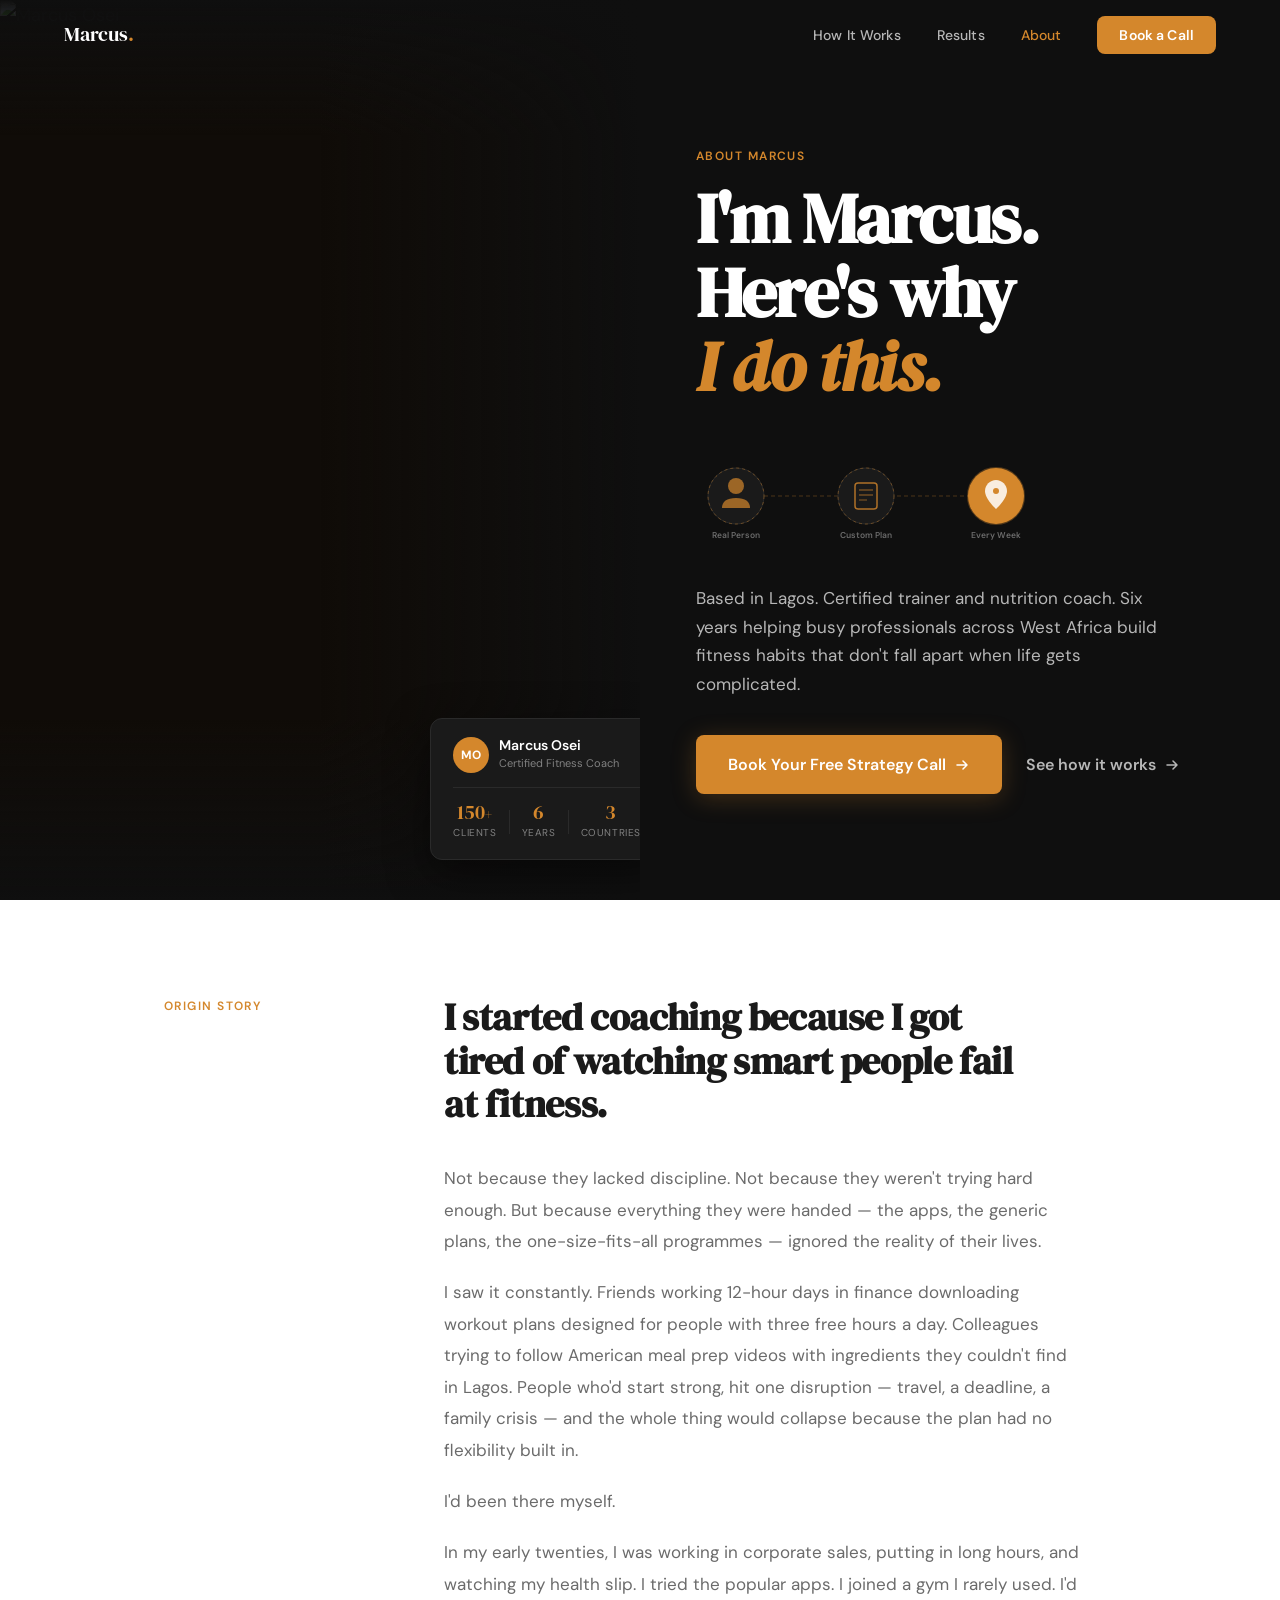
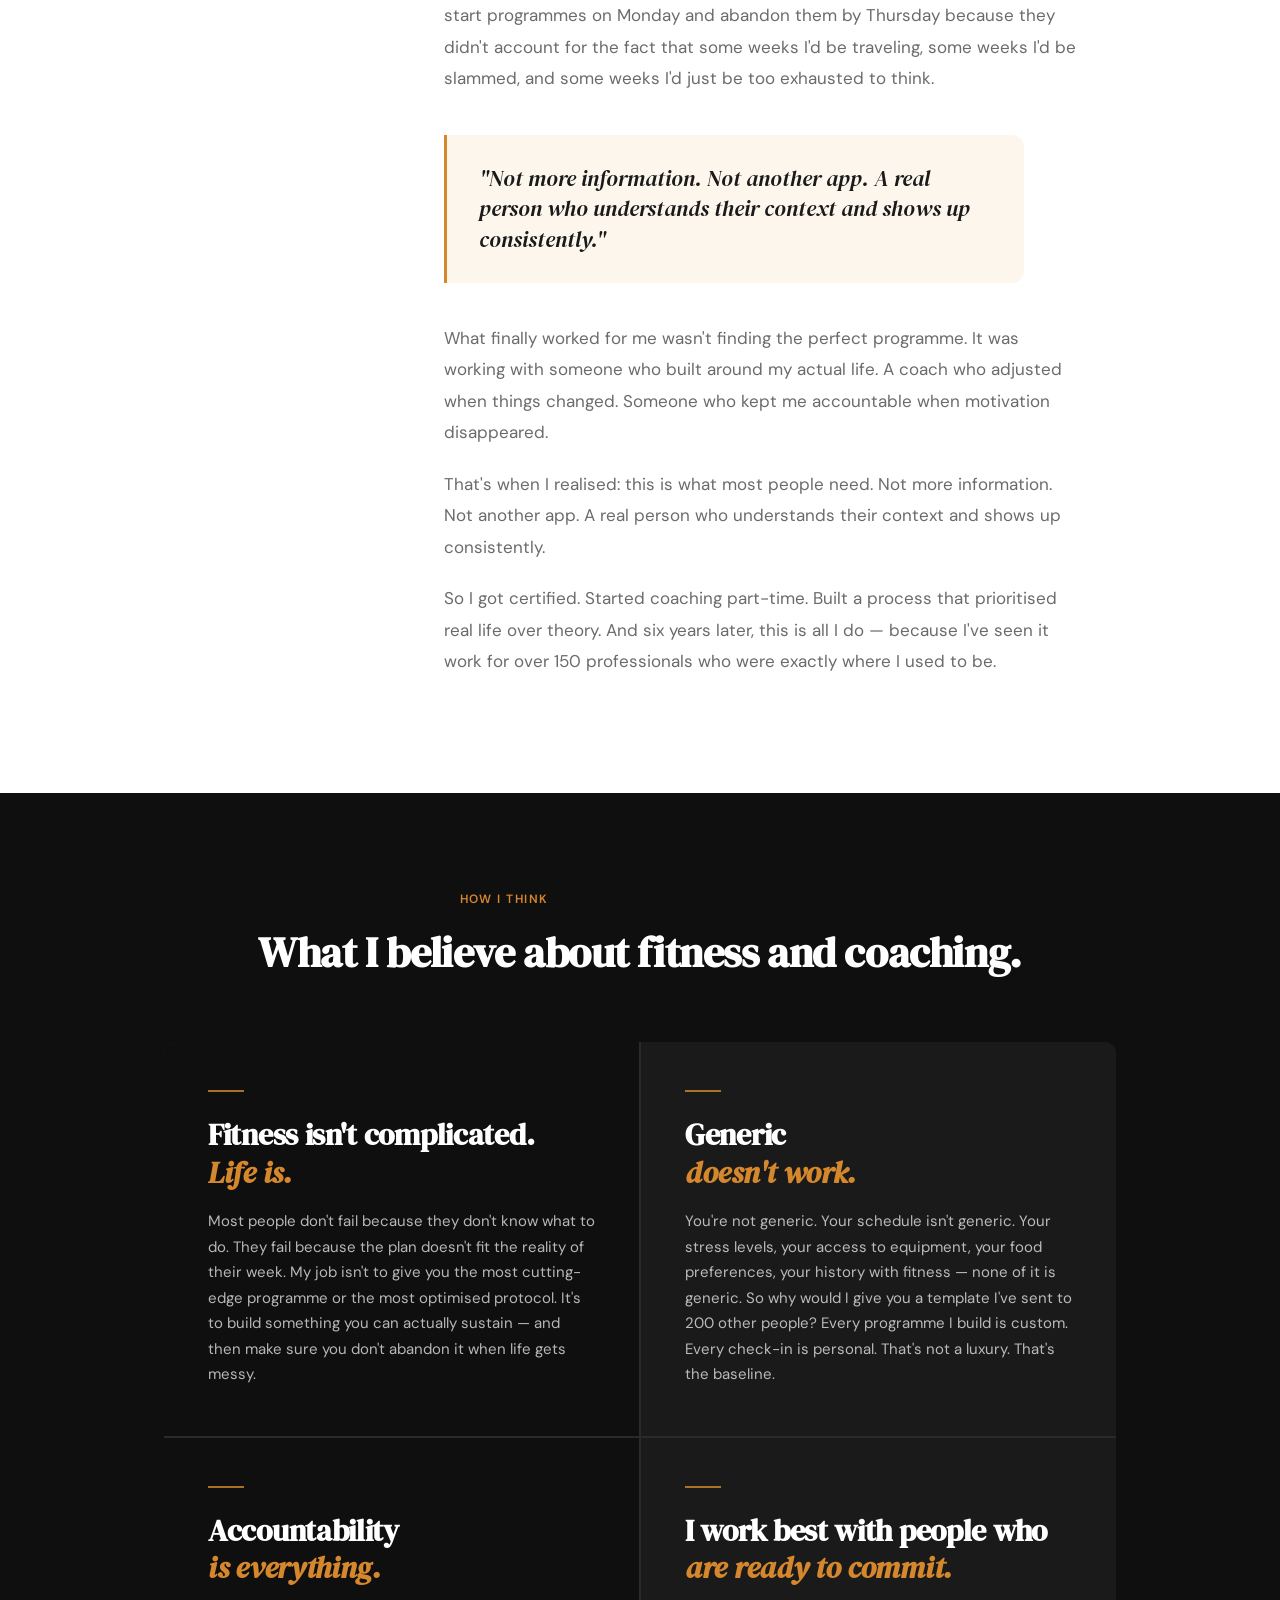
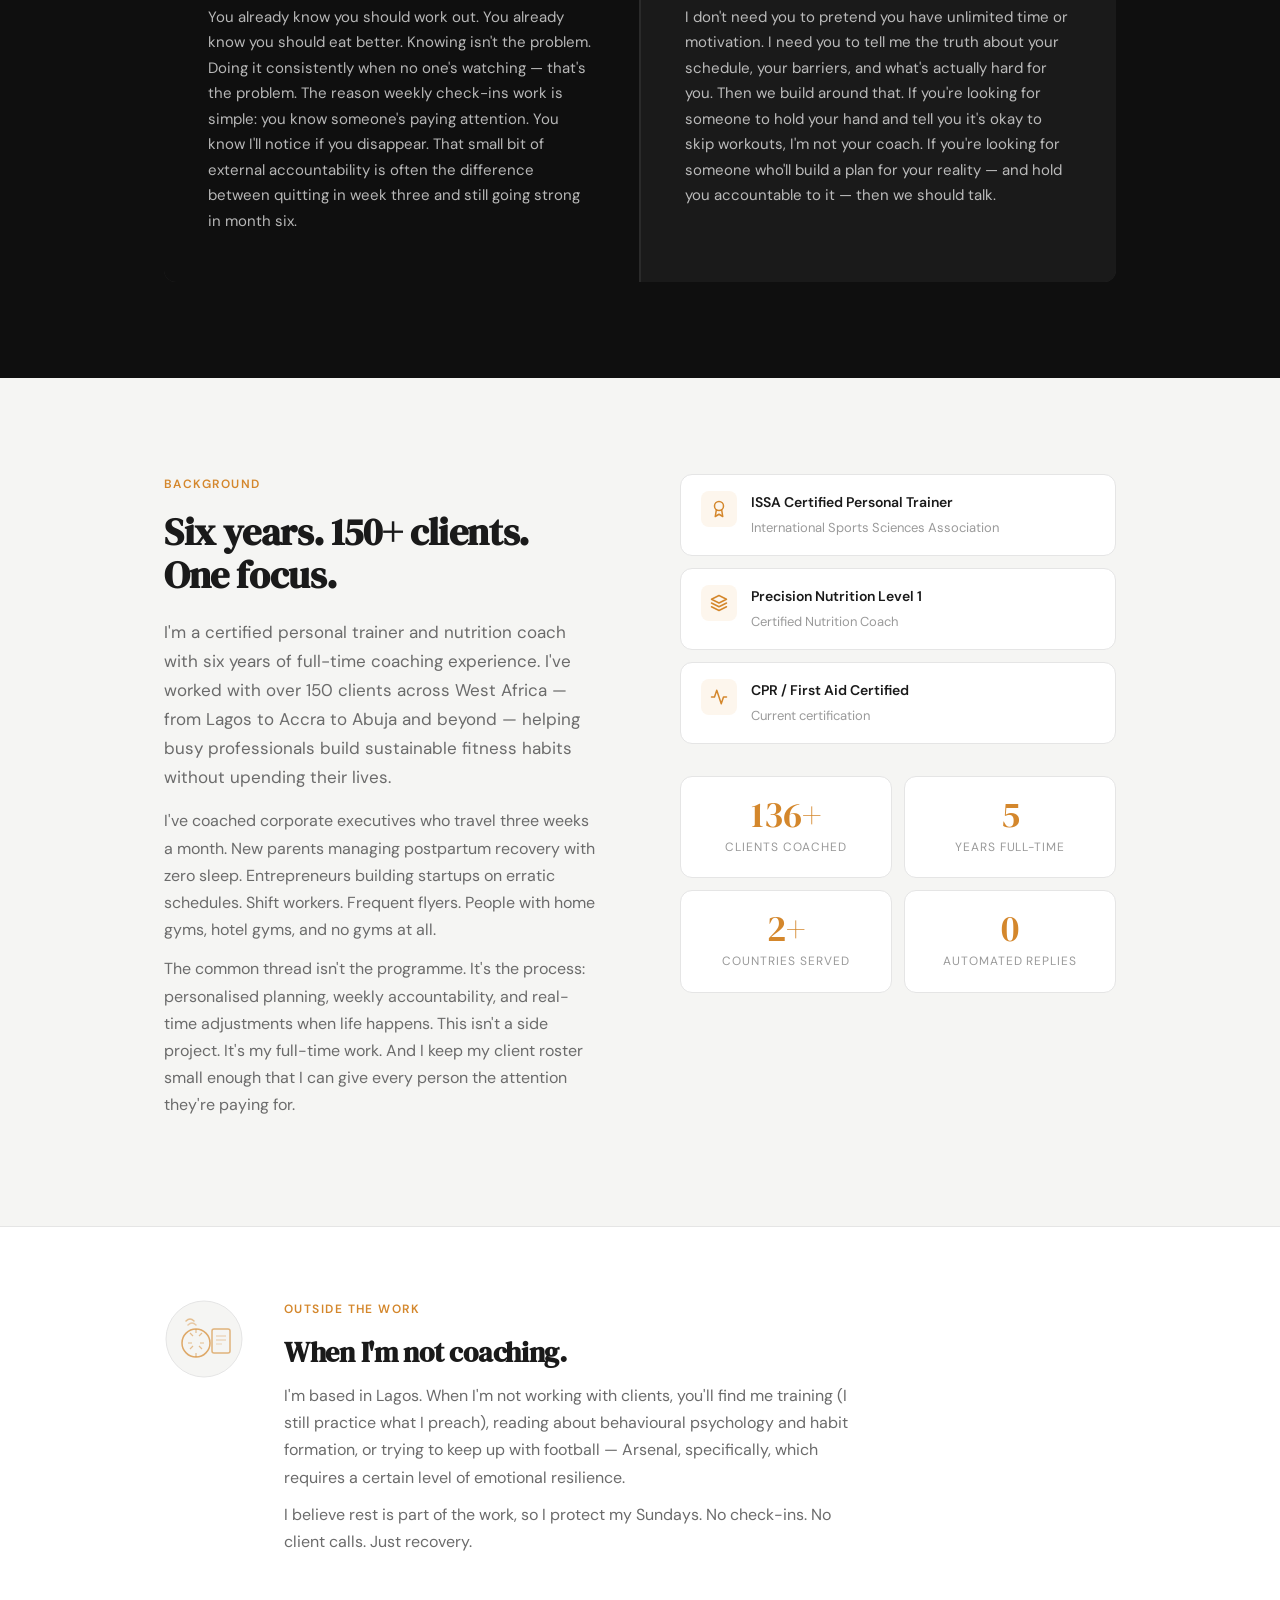
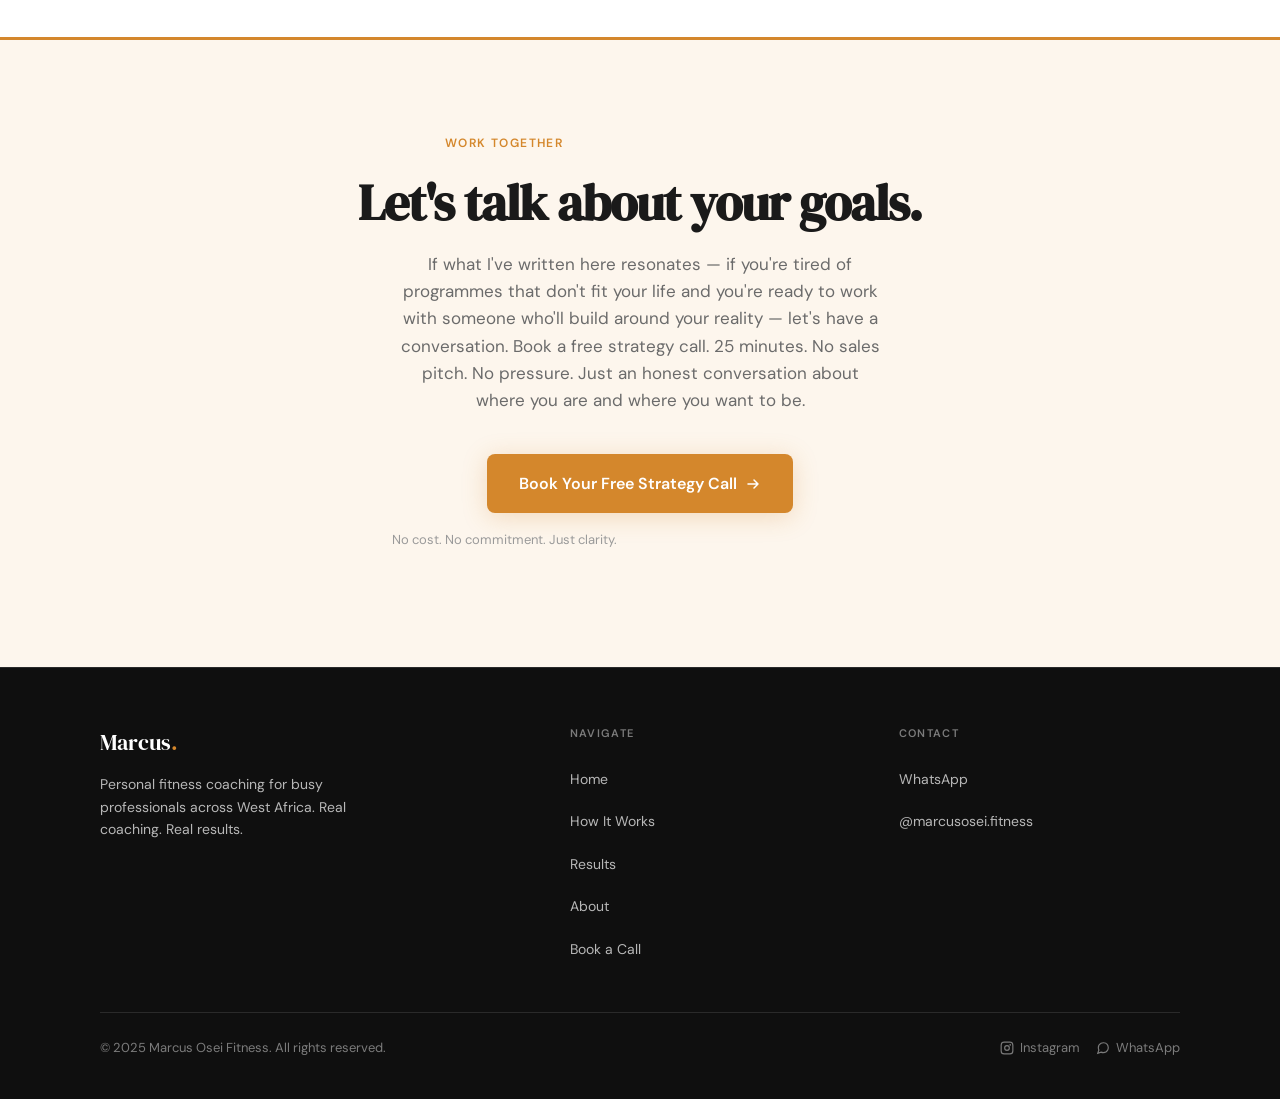
==== commit 5286fd98: "Fixed root problem" ====
--- a/html/about.html
+++ b/html/about.html
@@ -16,7 +16,7 @@
 
   <!-- NAV -->
   <nav id="navbar">
-    <a href="index.html" class="nav-logo">Marcus<span>.</span></a>
+    <a href="/index.html" class="nav-logo">Marcus<span>.</span></a>
     <ul class="nav-links">
       <li><a href="how_it_works.html">How It Works</a></li>
       <li><a href="results.html">Results</a></li>
